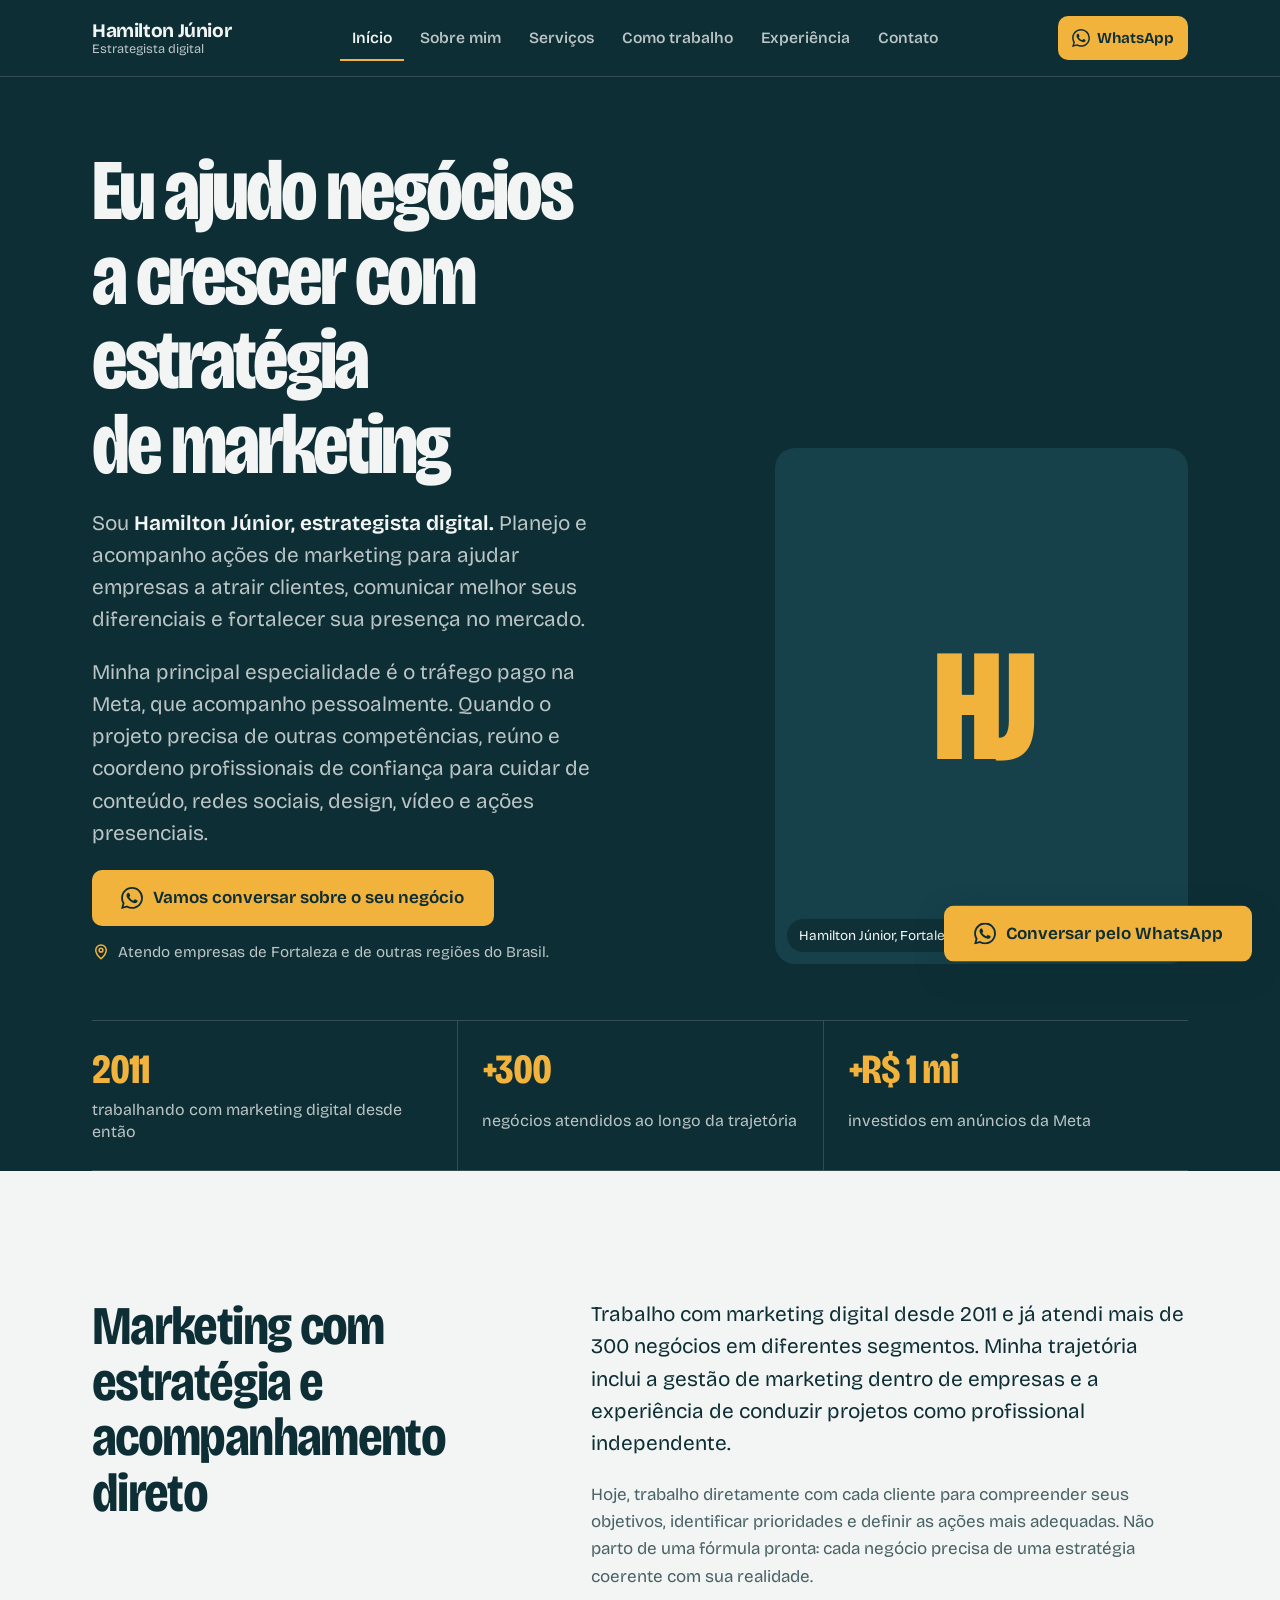
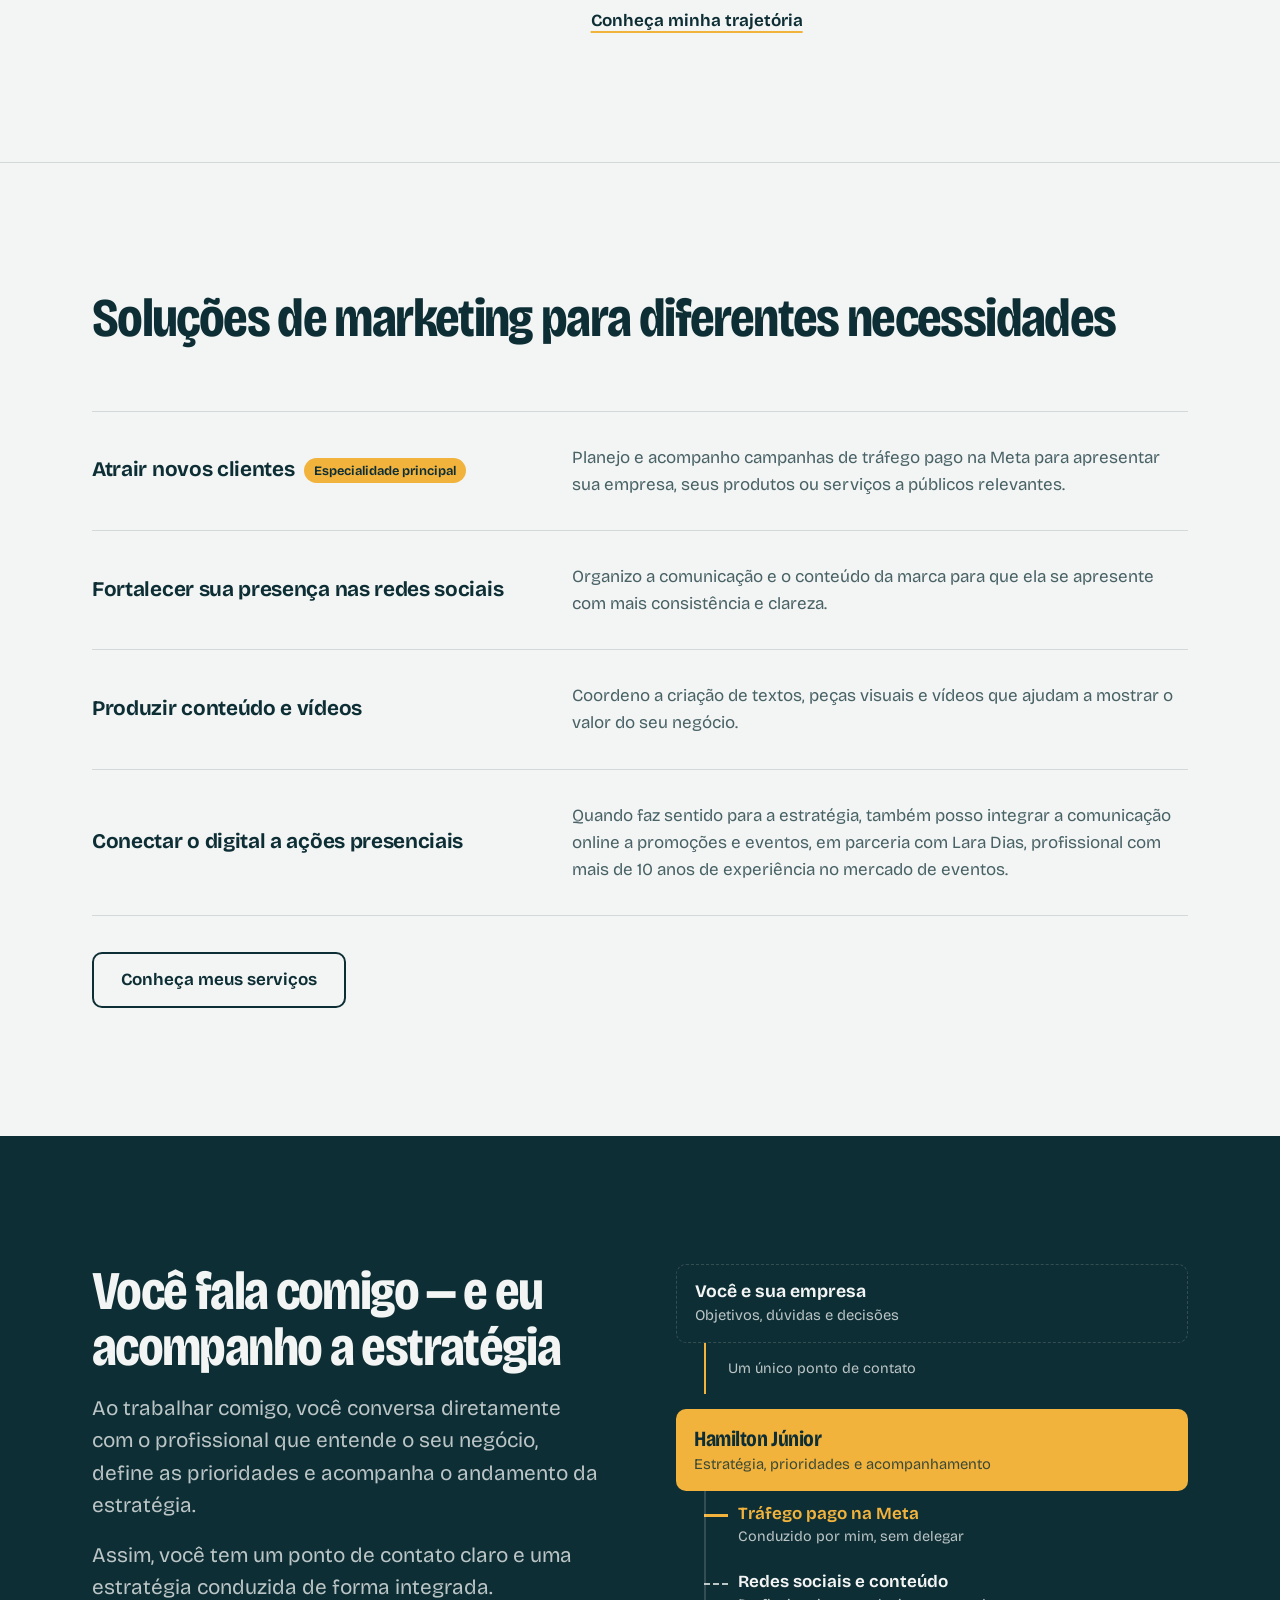
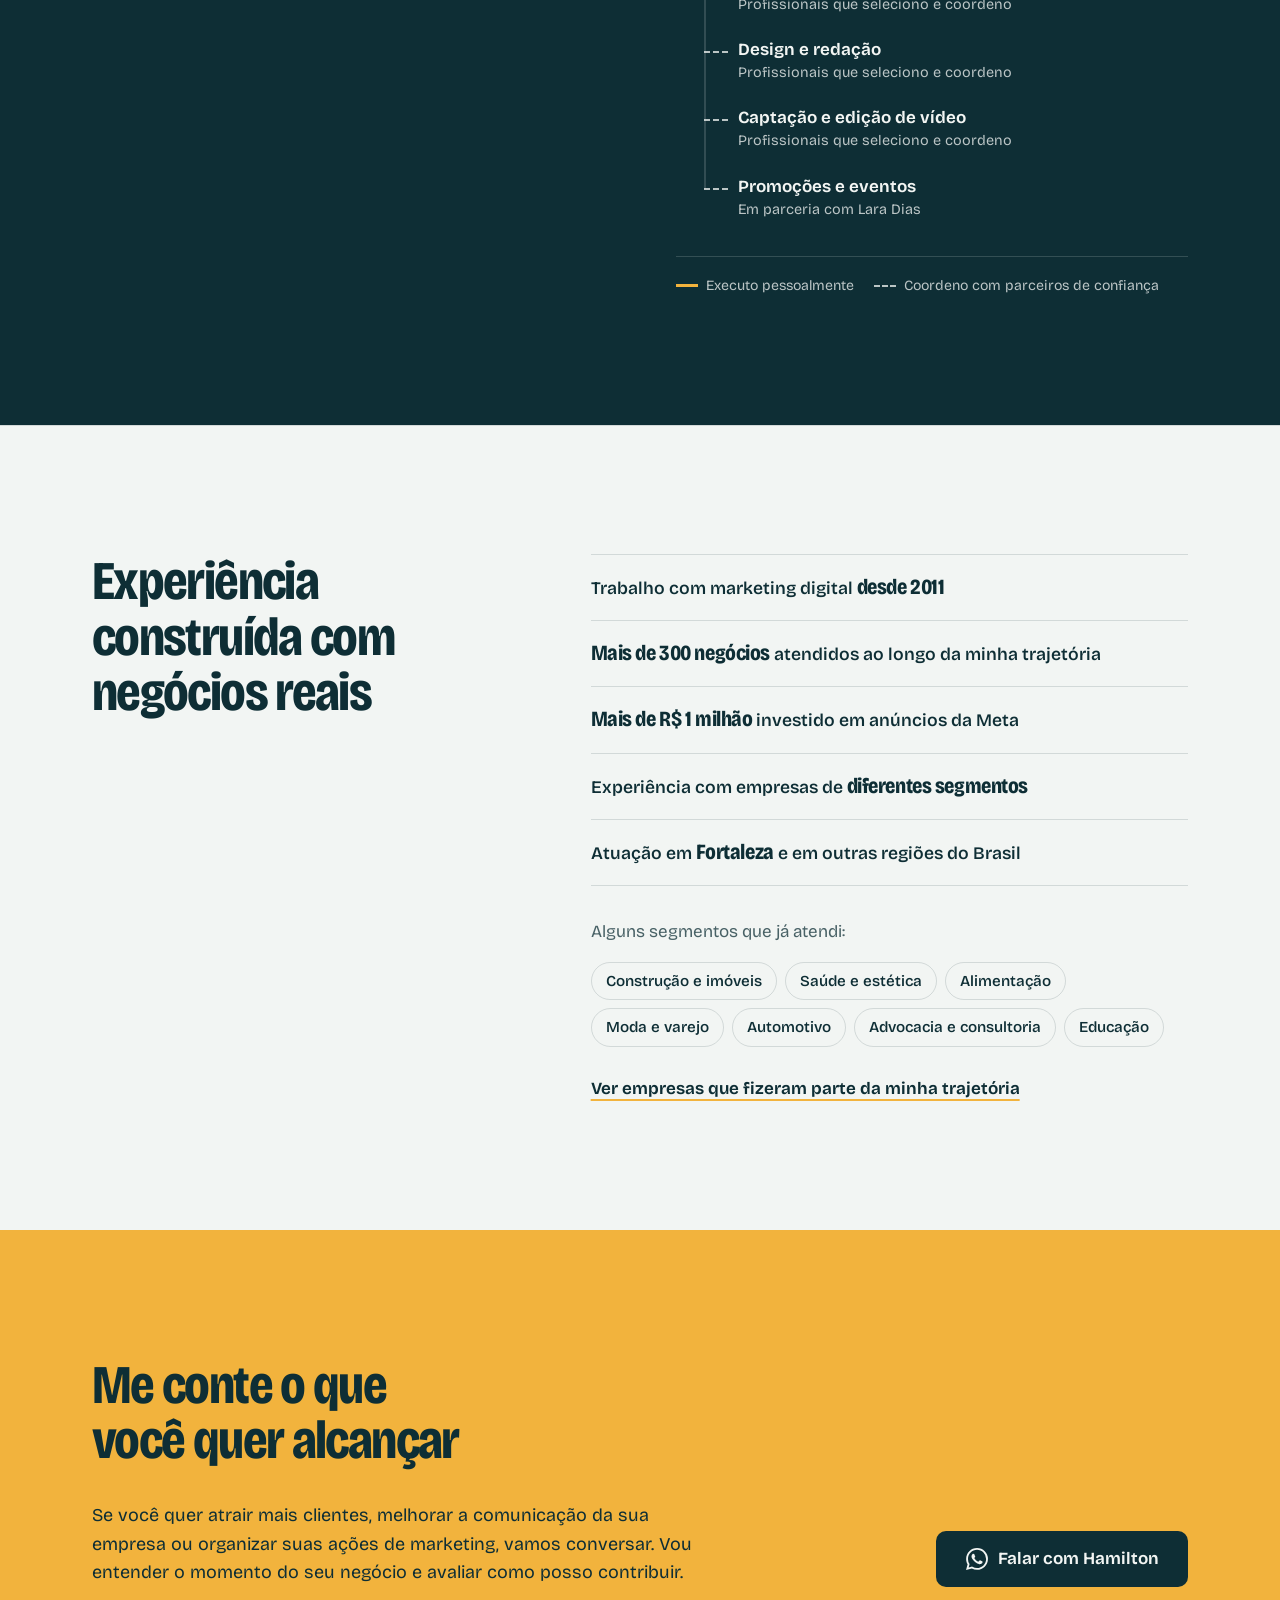
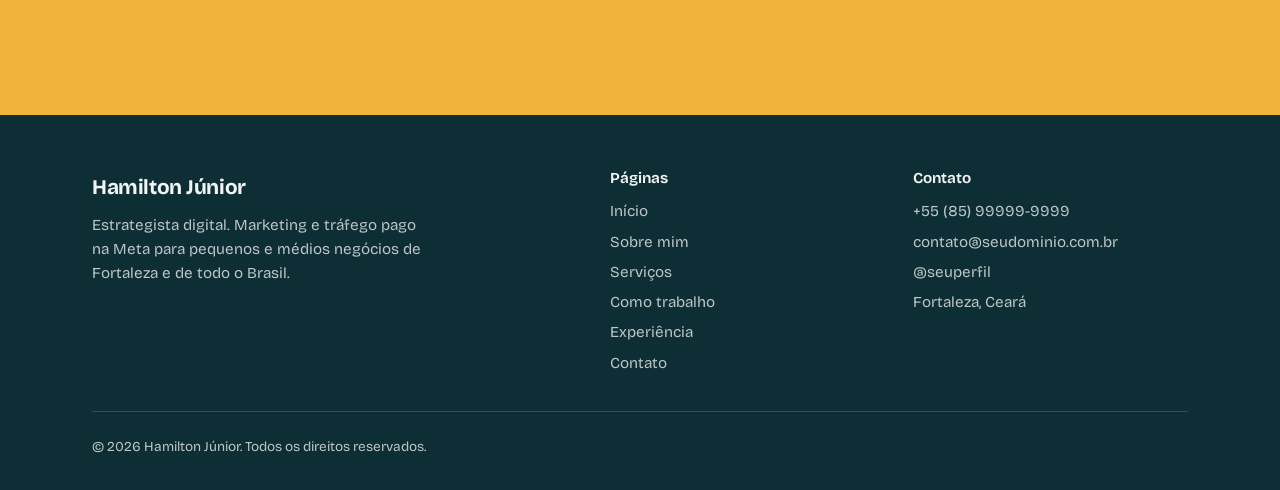
==== index.html @ d3b68732 "Create Hamilton Júnior personal brand website Static mobile-first site with six pages (home, about, " ====
<!doctype html>
<html lang="pt-BR">
<head>
  <meta charset="utf-8">
  <meta name="viewport" content="width=device-width, initial-scale=1, viewport-fit=cover">
  <title>Hamilton Júnior | Estrategista digital em Fortaleza</title>
  <meta name="description" content="Estratégia de marketing e tráfego pago na Meta para pequenos e médios negócios. Mais de 300 empresas atendidas desde 2011. Fale com Hamilton pelo WhatsApp.">
  <meta name="theme-color" content="#0E2E35">
  <meta property="og:type" content="website">
  <meta property="og:locale" content="pt_BR">
  <meta property="og:site_name" content="Hamilton Júnior">
  <meta property="og:title" content="Hamilton Júnior | Estrategista digital em Fortaleza">
  <meta property="og:description" content="Estratégia de marketing e tráfego pago na Meta para pequenos e médios negócios. Mais de 300 empresas atendidas desde 2011. Fale com Hamilton pelo WhatsApp.">
  <link rel="icon" href="assets/img/favicon.svg" type="image/svg+xml">
  <link rel="preconnect" href="https://fonts.googleapis.com">
  <link rel="preconnect" href="https://fonts.gstatic.com" crossorigin>
  <link rel="stylesheet" href="https://fonts.googleapis.com/css2?family=Bricolage+Grotesque:opsz,wdth,wght@12..96,75..100,200..800&display=swap">
  <link rel="stylesheet" href="assets/css/style.css">
  <script src="assets/js/main.js" defer></script>
  <script type="application/ld+json">{"@context": "https://schema.org", "@type": "ProfessionalService", "name": "Hamilton Júnior — Estrategista Digital", "description": "Estratégia de marketing, tráfego pago na Meta, gestão de redes sociais, conteúdo e ações presenciais para pequenos e médios negócios.", "areaServed": [{"@type": "City", "name": "Fortaleza"}, {"@type": "Country", "name": "Brasil"}], "address": {"@type": "PostalAddress", "addressLocality": "Fortaleza", "addressRegion": "CE", "addressCountry": "BR"}, "founder": {"@type": "Person", "name": "Hamilton Júnior", "jobTitle": "Estrategista digital"}, "knowsAbout": ["Tráfego pago", "Meta Ads", "Marketing digital", "Gestão de redes sociais", "Produção de conteúdo"]}</script>
</head>
<body>
  <svg width="0" height="0" style="position:absolute" aria-hidden="true" focusable="false">
    <symbol id="i-wa" viewBox="0 0 24 24"><path fill="currentColor" d="M17.472 14.382c-.297-.149-1.758-.867-2.03-.967-.273-.099-.471-.148-.67.15-.197.297-.767.966-.94 1.164-.173.199-.347.223-.644.075-.297-.15-1.255-.463-2.39-1.475-.883-.788-1.48-1.761-1.653-2.059-.173-.297-.018-.458.13-.606.134-.133.298-.347.446-.52.149-.174.198-.298.298-.497.099-.198.05-.371-.025-.52-.075-.149-.669-1.612-.916-2.207-.242-.579-.487-.5-.669-.51-.173-.008-.371-.01-.57-.01-.198 0-.52.074-.792.372-.272.297-1.04 1.016-1.04 2.479 0 1.462 1.065 2.875 1.213 3.074.149.198 2.096 3.2 5.077 4.487.709.306 1.262.489 1.694.625.712.227 1.36.195 1.871.118.571-.085 1.758-.719 2.006-1.413.248-.694.248-1.289.173-1.413-.074-.124-.272-.198-.57-.347m-5.421 7.403h-.004a9.87 9.87 0 0 1-5.031-1.378l-.361-.214-3.741.982.998-3.648-.235-.374a9.86 9.86 0 0 1-1.51-5.26c.001-5.45 4.436-9.884 9.888-9.884 2.64 0 5.122 1.03 6.988 2.898a9.825 9.825 0 0 1 2.893 6.994c-.003 5.45-4.437 9.884-9.885 9.884m8.413-18.297A11.815 11.815 0 0 0 12.05 0C5.495 0 .16 5.335.157 11.892c0 2.096.547 4.142 1.588 5.945L.057 24l6.305-1.654a11.882 11.882 0 0 0 5.683 1.448h.005c6.554 0 11.89-5.335 11.893-11.893a11.821 11.821 0 0 0-3.48-8.413Z"/></symbol>
    <symbol id="i-pin" viewBox="0 0 24 24"><path fill="none" stroke="currentColor" stroke-width="2" stroke-linejoin="round" d="M12 21s-7-6.2-7-11.5a7 7 0 0 1 14 0C19 14.8 12 21 12 21z"/><circle cx="12" cy="9.5" r="2.5" fill="none" stroke="currentColor" stroke-width="2"/></symbol>
  </svg>

  <a class="skip-link" href="#conteudo">Pular para o conteúdo</a>

  <header class="site-header">
    <div class="wrap">
      <a class="brand" href="index.html"><strong>Hamilton Júnior</strong><span>Estrategista digital</span></a>
      <nav class="nav" aria-label="Principal">
        <ul>
        <li><a href="index.html" aria-current="page">Início</a></li>
        <li><a href="sobre.html">Sobre mim</a></li>
        <li><a href="servicos.html">Serviços</a></li>
        <li><a href="como-trabalho.html">Como trabalho</a></li>
        <li><a href="experiencia.html">Experiência</a></li>
        <li><a href="contato.html">Contato</a></li>
        </ul>
      </nav>
      <div class="header-actions">
        <a class="btn-mini" data-wa="" href="contato.html"><svg aria-hidden="true"><use href="#i-wa"/></svg><span>WhatsApp</span></a>
        <button class="menu-toggle" type="button" aria-expanded="false" aria-controls="menu" aria-label="Abrir menu"><span class="menu-toggle-bars"></span></button>
      </div>
    </div>
  </header>

  <div class="mobile-nav" id="menu" hidden>
    <nav aria-label="Menu">
      <ul>
        <li><a href="index.html" aria-current="page">Início</a></li>
        <li><a href="sobre.html">Sobre mim</a></li>
        <li><a href="servicos.html">Serviços</a></li>
        <li><a href="como-trabalho.html">Como trabalho</a></li>
        <li><a href="experiencia.html">Experiência</a></li>
        <li><a href="contato.html">Contato</a></li>
      </ul>
    </nav>
    <div class="mobile-nav-foot">
      <a class="btn btn--sun btn--block" data-wa="" href="contato.html"><svg aria-hidden="true"><use href="#i-wa"/></svg>Falar com Hamilton</a>
      <p>Fortaleza, Ceará. Atendo empresas de todo o Brasil.</p>
    </div>
  </div>

  <main id="conteudo">
  <section class="band--ink hero" aria-labelledby="hero-title">
    <div class="wrap">
      <div class="hero-grid">
        <div class="hero-copy enter">
          <h1 class="display" id="hero-title">Eu ajudo negócios a crescer com estratégia de marketing</h1>
          <p class="lead">Sou <strong>Hamilton Júnior, estrategista digital.</strong> Planejo e acompanho ações de marketing para ajudar empresas a atrair clientes, comunicar melhor seus diferenciais e fortalecer sua presença no mercado.</p>
          <p class="lead">Minha principal especialidade é o tráfego pago na Meta, que acompanho pessoalmente. Quando o projeto precisa de outras competências, reúno e coordeno profissionais de confiança para cuidar de conteúdo, redes sociais, design, vídeo e ações presenciais.</p>
          <div data-cta-watch>
            <div class="actions">
              <a class="btn btn--sun btn--block" data-wa="Olá, Hamilton! Vim pelo seu site e quero conversar sobre o meu negócio." href="contato.html">
                <svg aria-hidden="true"><use href="#i-wa"/></svg>Vamos conversar sobre o seu negócio
              </a>
            </div>
            <p class="hero-note actions-note"><svg aria-hidden="true"><use href="#i-pin"/></svg>Atendo empresas de Fortaleza e de outras regiões do Brasil.</p>
          </div>
        </div>
        <figure class="portrait enter-late">
          <span class="portrait-mono" aria-hidden="true">HJ</span>
          <img src="assets/img/hamilton.jpg" alt="Hamilton Júnior, estrategista digital" width="800" height="1000" fetchpriority="high" onerror="this.remove()">
          <figcaption>Hamilton Júnior, Fortaleza</figcaption>
        </figure>
      </div>
      <dl class="proof" aria-label="Experiência em números">
        <div><dt>2011</dt><dd>trabalhando com marketing digital desde então</dd></div>
        <div><dt>+300</dt><dd>negócios atendidos ao longo da trajetória</dd></div>
        <div><dt>+R$ 1 mi</dt><dd>investidos em anúncios da Meta</dd></div>
      </dl>
    </div>
  </section>

  <section class="band" aria-labelledby="apresentacao-title">
    <div class="wrap split">
      <h2 class="h2" id="apresentacao-title">Marketing com estratégia e acompanhamento direto</h2>
      <div class="prose">
        <p class="lead">Trabalho com marketing digital desde 2011 e já atendi mais de 300 negócios em diferentes segmentos. Minha trajetória inclui a gestão de marketing dentro de empresas e a experiência de conduzir projetos como profissional independente.</p>
        <p class="muted">Hoje, trabalho diretamente com cada cliente para compreender seus objetivos, identificar prioridades e definir as ações mais adequadas. Não parto de uma fórmula pronta: cada negócio precisa de uma estratégia coerente com sua realidade.</p>
        <p><a class="link" href="sobre.html">Conheça minha trajetória</a></p>
      </div>
    </div>
  </section>

  <section class="band" aria-labelledby="ajuda-title">
    <div class="wrap">
      <div class="section-head">
        <h2 class="h2" id="ajuda-title">Soluções de marketing para diferentes necessidades</h2>
      </div>
      <ul class="rows">
        <li class="row">
          <h3 class="h3">Atrair novos clientes <span class="tag">Especialidade principal</span></h3>
          <p>Planejo e acompanho campanhas de tráfego pago na Meta para apresentar sua empresa, seus produtos ou serviços a públicos relevantes.</p>
        </li>
        <li class="row">
          <h3 class="h3">Fortalecer sua presença nas redes sociais</h3>
          <p>Organizo a comunicação e o conteúdo da marca para que ela se apresente com mais consistência e clareza.</p>
        </li>
        <li class="row">
          <h3 class="h3">Produzir conteúdo e vídeos</h3>
          <p>Coordeno a criação de textos, peças visuais e vídeos que ajudam a mostrar o valor do seu negócio.</p>
        </li>
        <li class="row">
          <h3 class="h3">Conectar o digital a ações presenciais</h3>
          <p>Quando faz sentido para a estratégia, também posso integrar a comunicação online a promoções e eventos, em parceria com Lara Dias, profissional com mais de 10 anos de experiência no mercado de eventos.</p>
        </li>
      </ul>
      <div class="actions">
        <a class="btn btn--line btn--block" href="servicos.html">Conheça meus serviços</a>
      </div>
    </div>
  </section>

  <section class="band band--ink" aria-labelledby="diferencial-title">
    <div class="wrap split split--even">
      <div class="section-head">
        <h2 class="h2" id="diferencial-title">Você fala comigo — e eu acompanho a estratégia</h2>
        <p class="lead muted">Ao trabalhar comigo, você conversa diretamente com o profissional que entende o seu negócio, define as prioridades e acompanha o andamento da estratégia.</p>
        <p class="lead muted">Assim, você tem um ponto de contato claro e uma estratégia conduzida de forma integrada.</p>
      </div>
      <figure class="hub" aria-labelledby="hub-caption">
        <div class="hub-node hub-node--client"><strong>Você e sua empresa</strong><span>Objetivos, dúvidas e decisões</span></div>
        <p class="hub-link">Um único ponto de contato</p>
        <div class="hub-node hub-node--me"><strong>Hamilton Júnior</strong><span>Estratégia, prioridades e acompanhamento</span></div>
        <ul class="hub-branches">
          <li class="is-direct"><strong>Tráfego pago na Meta</strong><span>Conduzido por mim, sem delegar</span></li>
          <li><strong>Redes sociais e conteúdo</strong><span>Profissionais que seleciono e coordeno</span></li>
          <li><strong>Design e redação</strong><span>Profissionais que seleciono e coordeno</span></li>
          <li><strong>Captação e edição de vídeo</strong><span>Profissionais que seleciono e coordeno</span></li>
          <li><strong>Promoções e eventos</strong><span>Em parceria com Lara Dias</span></li>
        </ul>
        <figcaption id="hub-caption">
          <span class="direct">Executo pessoalmente</span>
          <span>Coordeno com parceiros de confiança</span>
        </figcaption>
      </figure>
    </div>
  </section>

  <section class="band" aria-labelledby="experiencia-title">
    <div class="wrap split">
      <h2 class="h2" id="experiencia-title">Experiência construída com negócios reais</h2>
      <div>
        <ul class="facts">
          <li>Trabalho com marketing digital <b>desde 2011</b></li>
          <li><b>Mais de 300 negócios</b> atendidos ao longo da minha trajetória</li>
          <li><b>Mais de R$ 1 milhão</b> investido em anúncios da Meta</li>
          <li>Experiência com empresas de <b>diferentes segmentos</b></li>
          <li>Atuação em <b>Fortaleza</b> e em outras regiões do Brasil</li>
        </ul>
        <p class="muted" style="margin-top:32px">Alguns segmentos que já atendi:</p>
        <ul class="pills" style="margin-top:12px">
          <li>Construção e imóveis</li>
          <li>Saúde e estética</li>
          <li>Alimentação</li>
          <li>Moda e varejo</li>
          <li>Automotivo</li>
          <li>Advocacia e consultoria</li>
          <li>Educação</li>
        </ul>
        <p style="margin-top:28px"><a class="link" href="experiencia.html">Ver empresas que fizeram parte da minha trajetória</a></p>
      </div>
    </div>
  </section>

  <section class="band band--sun" aria-labelledby="cta-title" data-cta-watch>
    <div class="wrap cta-final">
      <h2 class="h2" id="cta-title">Me conte o que você quer alcançar</h2>
      <p>Se você quer atrair mais clientes, melhorar a comunicação da sua empresa ou organizar suas ações de marketing, vamos conversar. Vou entender o momento do seu negócio e avaliar como posso contribuir.</p>
      <div class="actions">
        <a class="btn btn--ink btn--block" data-wa="Olá, Hamilton! Quero contar o que minha empresa quer alcançar." href="contato.html">
          <svg aria-hidden="true"><use href="#i-wa"/></svg>Falar com Hamilton
        </a>
      </div>
    </div>
  </section>
  </main>

  <footer class="site-footer">
    <div class="wrap">
      <div class="footer-brand">
        <strong>Hamilton Júnior</strong>
        <p>Estrategista digital. Marketing e tráfego pago na Meta para pequenos e médios negócios de Fortaleza e de todo o Brasil.</p>
      </div>
      <div class="footer-cols">
        <div>
          <h2>Páginas</h2>
          <ul>
            <li><a href="index.html">Início</a></li>
        <li><a href="sobre.html">Sobre mim</a></li>
        <li><a href="servicos.html">Serviços</a></li>
        <li><a href="como-trabalho.html">Como trabalho</a></li>
        <li><a href="experiencia.html">Experiência</a></li>
        <li><a href="contato.html">Contato</a></li>
          </ul>
        </div>
        <div>
          <h2>Contato</h2>
          <ul>
            <li><a data-contact="whatsapp" href="contato.html">WhatsApp</a></li>
            <li><a data-contact="email" href="contato.html">E-mail</a></li>
            <li><a data-contact="instagram" href="contato.html">Instagram</a></li>
            <li>Fortaleza, Ceará</li>
          </ul>
        </div>
      </div>
      <p class="footer-bottom">© <span data-year>2026</span> Hamilton Júnior. Todos os direitos reservados.</p>
    </div>
  </footer>

  <div class="wa-bar" inert>
    <a class="btn btn--sun" data-wa="" href="contato.html"><svg aria-hidden="true"><use href="#i-wa"/></svg>Conversar pelo WhatsApp</a>
  </div>
</body>
</html>
---- assets/css/style.css ----
/* ==========================================================================
   Hamilton Júnior — Estrategista Digital
   Mobile-first. 3 cores: petróleo, branco frio, âmbar.
   ========================================================================== */

:root {
  /* Cores principais */
  --ink: #0E2E35;      /* petróleo */
  --paper: #F2F5F3;    /* branco frio */
  --sun: #F2B33D;      /* âmbar */

  /* Variações derivadas das 3 cores */
  --ink-2: #16404A;
  --sun-hover: #F6C462;
  --muted: rgba(14, 46, 53, .74);
  --line: rgba(14, 46, 53, .14);
  --on-ink-muted: rgba(242, 245, 243, .76);
  --on-ink-line: rgba(242, 245, 243, .16);
  --field: #FFFFFF;

  --font: "Bricolage Grotesque", system-ui, -apple-system, "Segoe UI", Roboto, sans-serif;
  --gutter: 20px;
  --max: 1160px;
  --header-h: 64px;
  --r-sm: 10px;
  --r-lg: 20px;
}

@media (min-width: 600px) { :root { --gutter: 32px; } }
@media (min-width: 960px) { :root { --header-h: 76px; } }

/* ---------- Base ---------- */
*, *::before, *::after { box-sizing: border-box; }

html {
  -webkit-text-size-adjust: 100%;
  scroll-behavior: smooth;
  scroll-padding-top: calc(var(--header-h) + 16px);
}

body {
  margin: 0;
  background: var(--paper);
  color: var(--ink);
  font-family: var(--font);
  font-size: 1.0625rem;
  line-height: 1.6;
  font-optical-sizing: auto;
  -webkit-font-smoothing: antialiased;
  text-rendering: optimizeLegibility;
}

html.menu-open, html.menu-open body { overflow: hidden; }

img { display: block; max-width: 100%; height: auto; }
figure { margin: 0; }
a { color: inherit; }
button { font: inherit; }

h1, h2, h3 {
  margin: 0;
  font-weight: 700;
  line-height: 1.05;
  letter-spacing: -.02em;
  text-wrap: balance;
}
p { margin: 0 0 1em; }
p:last-child { margin-bottom: 0; }
ul, ol { margin: 0; padding: 0; list-style: none; }

:focus-visible { outline: 3px solid var(--ink); outline-offset: 3px; border-radius: 4px; }
.band--ink :focus-visible,
.site-header :focus-visible,
.site-footer :focus-visible,
.mobile-nav :focus-visible,
.wa-bar :focus-visible { outline-color: var(--sun); }

.skip-link {
  position: absolute; left: -9999px; top: 12px; z-index: 100;
  background: var(--sun); color: var(--ink);
  padding: .7em 1.1em; border-radius: var(--r-sm); font-weight: 700;
}
.skip-link:focus { left: 16px; }

.visually-hidden {
  position: absolute !important; width: 1px; height: 1px; overflow: hidden;
  clip: rect(0 0 0 0); clip-path: inset(50%); white-space: nowrap;
}

.wrap { width: 100%; max-width: var(--max); margin-inline: auto; padding-inline: var(--gutter); }
.prose { max-width: 64ch; }
.muted { color: var(--muted); }
.band--ink .muted { color: var(--on-ink-muted); }

/* ---------- Tipografia ---------- */
.display {
  font-size: clamp(2.65rem, 1.1rem + 7.2vw, 5.4rem);
  font-stretch: 78%;
  font-weight: 750;
  line-height: .98;
  letter-spacing: -.035em;
}
.h2 {
  font-size: clamp(2rem, 1.25rem + 3.6vw, 3.4rem);
  font-stretch: 82%;
  font-weight: 720;
  letter-spacing: -.03em;
  line-height: 1.02;
}
.h3 { font-size: 1.3rem; font-weight: 680; letter-spacing: -.015em; line-height: 1.2; }
.lead { font-size: clamp(1.125rem, 1.05rem + .4vw, 1.3rem); line-height: 1.55; }
.section-head { display: grid; gap: 18px; margin-bottom: clamp(36px, 6vw, 64px); }
.section-head .lead { max-width: 58ch; }
.section-head > *, .hero-copy > *, .page-hero .wrap > *, .form-head > *, .service-head > *, .cta-final > * { margin: 0; }

.link {
  font-weight: 650;
  text-decoration: underline;
  text-decoration-thickness: 2px;
  text-underline-offset: 5px;
  text-decoration-color: var(--sun);
}
.link:hover { text-decoration-color: currentColor; }

/* ---------- Botões ---------- */
.btn {
  display: inline-flex; align-items: center; justify-content: center; gap: .6em;
  min-height: 56px; padding: 0 1.6em;
  border: 2px solid transparent; border-radius: var(--r-sm);
  font-size: 1.0625rem; font-weight: 650; line-height: 1.2; text-align: center;
  text-decoration: none; cursor: pointer;
  transition: background-color .2s ease, color .2s ease, border-color .2s ease;
}
.btn svg { width: 22px; height: 22px; flex: none; }
.btn--sun { background: var(--sun); color: var(--ink); }
.btn--sun:hover { background: var(--sun-hover); }
.btn--ink { background: var(--ink); color: var(--paper); }
.btn--ink:hover { background: var(--ink-2); }
.btn--line { border-color: currentColor; background: transparent; }
.btn--line:hover { background: var(--ink); color: var(--paper); border-color: var(--ink); }
.band--ink .btn--line:hover { background: var(--paper); color: var(--ink); border-color: var(--paper); }
.btn--block { width: 100%; }
@media (min-width: 600px) { .btn--block { width: auto; } }

.actions { display: flex; flex-wrap: wrap; gap: 12px; align-items: center; }
.actions-note { font-size: .95rem; margin-top: 14px; }

/* ---------- Header ---------- */
.site-header {
  position: sticky; top: 0; z-index: 50;
  background: var(--ink); color: var(--paper);
  border-bottom: 1px solid var(--on-ink-line);
}
.site-header .wrap {
  display: flex; align-items: center; justify-content: space-between; gap: 12px;
  min-height: var(--header-h);
}
.brand { display: flex; flex-direction: column; text-decoration: none; line-height: 1.15; }
.brand strong { font-size: 1.1rem; font-weight: 720; letter-spacing: -.02em; }
.brand span { font-size: .8rem; color: var(--on-ink-muted); }

.header-actions { display: flex; align-items: center; gap: 8px; }
.btn-mini {
  display: inline-flex; align-items: center; gap: .45em;
  min-height: 44px; padding: 0 14px; border-radius: var(--r-sm);
  background: var(--sun); color: var(--ink);
  font-size: .95rem; font-weight: 650; text-decoration: none;
}
.btn-mini svg { width: 18px; height: 18px; }
@media (max-width: 359px) { .btn-mini span { display: none; } }

.menu-toggle {
  display: inline-grid; place-items: center;
  width: 44px; height: 44px; padding: 0;
  background: transparent; color: var(--paper);
  border: 1px solid var(--on-ink-line); border-radius: var(--r-sm); cursor: pointer;
}
.menu-toggle-bars, .menu-toggle-bars::before, .menu-toggle-bars::after {
  display: block; width: 20px; height: 2px; background: currentColor; border-radius: 2px;
  transition: transform .25s ease, opacity .2s ease;
}
.menu-toggle-bars { position: relative; }
.menu-toggle-bars::before, .menu-toggle-bars::after { content: ""; position: absolute; left: 0; }
.menu-toggle-bars::before { top: -6px; }
.menu-toggle-bars::after { top: 6px; }
.menu-toggle[aria-expanded="true"] .menu-toggle-bars { background: transparent; }
.menu-toggle[aria-expanded="true"] .menu-toggle-bars::before { transform: translateY(6px) rotate(45deg); }
.menu-toggle[aria-expanded="true"] .menu-toggle-bars::after { transform: translateY(-6px) rotate(-45deg); }

.nav { display: none; }

.mobile-nav {
  position: fixed; inset: var(--header-h) 0 0 0; z-index: 45;
  background: var(--ink); color: var(--paper);
  overflow-y: auto; padding: 28px var(--gutter) calc(32px + env(safe-area-inset-bottom));
  display: flex; flex-direction: column; justify-content: space-between; gap: 32px;
}
.mobile-nav[hidden] { display: none; }
.mobile-nav:not([hidden]) { animation: menu-in .28s cubic-bezier(.2, .7, .2, 1); }
.mobile-nav ul { display: grid; }
.mobile-nav li a {
  display: block; padding: 12px 0;
  font-size: 1.85rem; font-weight: 680; font-stretch: 82%; letter-spacing: -.02em;
  text-decoration: none; border-bottom: 1px solid var(--on-ink-line);
}
.mobile-nav a[aria-current="page"] { color: var(--sun); }
.mobile-nav-foot { color: var(--on-ink-muted); font-size: .95rem; }
.mobile-nav-foot .btn { margin-bottom: 16px; }

@keyframes menu-in { from { opacity: 0; transform: translateY(-8px); } to { opacity: 1; transform: none; } }

@media (min-width: 960px) {
  .menu-toggle, .mobile-nav { display: none !important; }
  .nav { display: block; }
  .nav ul { display: flex; gap: 4px; }
  .nav a {
    display: block; padding: 10px 12px; border-radius: 8px;
    font-size: .98rem; font-weight: 560; text-decoration: none; color: var(--on-ink-muted);
  }
  .nav a:hover { color: var(--paper); }
  .nav a[aria-current="page"] { color: var(--paper); box-shadow: inset 0 -2px 0 var(--sun); border-radius: 0; }
  .brand strong { font-size: 1.2rem; }
}

/* ---------- Faixas (seções) ---------- */
.band { padding-block: clamp(64px, 11vw, 128px); }
.band--ink { background: var(--ink); color: var(--paper); }
.band--sun { background: var(--sun); color: var(--ink); }
.band--tight { padding-block: clamp(48px, 8vw, 88px); }
.band + .band:not(.band--ink):not(.band--sun) { border-top: 1px solid var(--line); }
.band--ink + .band--ink { border-top: 1px solid var(--on-ink-line); }

/* ---------- Hero ---------- */
.hero { padding-block: 40px 0; }
.hero-grid { display: grid; gap: 40px; }
.hero-copy { display: grid; gap: 20px; }
@media (max-width: 599px) { .hero-copy .lead + .lead { font-size: 1rem; } }
.hero-copy .lead { color: var(--on-ink-muted); max-width: 40ch; }
.hero-copy .lead strong { color: var(--paper); font-weight: 650; }
.hero-note { font-size: .95rem; color: var(--on-ink-muted); display: flex; align-items: center; gap: .5em; }
.hero-note svg { width: 18px; height: 18px; flex: none; color: var(--sun); }

.portrait {
  position: relative; overflow: hidden;
  aspect-ratio: 5 / 4; border-radius: var(--r-lg);
  background: var(--ink-2);
}
.portrait img { position: absolute; inset: 0; width: 100%; height: 100%; object-fit: cover; object-position: 50% 20%; }
.portrait-mono {
  position: absolute; inset: 0; display: grid; place-items: center;
  font-size: clamp(5rem, 28vw, 10rem); font-weight: 800; font-stretch: 75%;
  letter-spacing: -.05em; color: var(--sun);
}
.portrait figcaption {
  position: absolute; left: 12px; bottom: 12px; z-index: 1;
  padding: 6px 12px; border-radius: 999px;
  background: rgba(14, 46, 53, .88); color: var(--paper); font-size: .85rem;
}

.proof {
  display: grid; margin: 56px 0 0;
  border-top: 1px solid var(--on-ink-line);
}
.proof > div {
  display: grid; grid-template-columns: minmax(7.5ch, auto) 1fr; gap: 16px; align-items: baseline;
  padding: 18px 0; border-bottom: 1px solid var(--on-ink-line);
}
.proof dt {
  font-size: 1.9rem; font-weight: 750; font-stretch: 78%; letter-spacing: -.03em; line-height: 1;
  color: var(--sun);
}
.proof dd { margin: 0; color: var(--on-ink-muted); font-size: 1rem; line-height: 1.35; }

@media (min-width: 760px) {
  .proof { grid-template-columns: repeat(3, 1fr); border-bottom: 1px solid var(--on-ink-line); }
  .proof > div { grid-template-columns: 1fr; gap: 8px; padding: 28px 24px 28px 0; border-bottom: 0; }
  .proof > div + div { padding-left: 24px; border-left: 1px solid var(--on-ink-line); }
  .proof dt { font-size: 2.6rem; }
}

@media (min-width: 960px) {
  .hero { padding-top: 72px; }
  .hero-grid { grid-template-columns: 1.35fr .9fr; align-items: end; gap: 64px; }
  .portrait { aspect-ratio: 4 / 5; }
}

/* Hero de páginas internas */
.page-hero { padding-block: 44px 64px; }
.page-hero .wrap { display: grid; gap: 22px; }
.page-hero .lead { color: var(--on-ink-muted); max-width: 52ch; }
@media (min-width: 960px) { .page-hero { padding-block: 88px 104px; } }

/* Única sequência de entrada: o hero */
@media (prefers-reduced-motion: no-preference) {
  .enter > * { animation: rise .8s cubic-bezier(.2, .7, .2, 1) both; }
  .enter > :nth-child(1) { animation-name: unveil; animation-duration: 1s; }
  .enter > :nth-child(2) { animation-delay: .18s; }
  .enter > :nth-child(3) { animation-delay: .28s; }
  .enter > :nth-child(4) { animation-delay: .38s; }
  .enter > :nth-child(5) { animation-delay: .46s; }
  .enter-late { animation: rise .9s .3s cubic-bezier(.2, .7, .2, 1) both; }
}
@keyframes rise { from { opacity: 0; transform: translateY(16px); } to { opacity: 1; transform: none; } }
@keyframes unveil {
  from { clip-path: inset(0 0 100% 0); transform: translateY(24px); }
  to { clip-path: inset(0 0 -10% 0); transform: none; }
}

/* ---------- Duas colunas genéricas ---------- */
.split { display: grid; gap: 32px; }
@media (min-width: 960px) {
  .split { grid-template-columns: 5fr 7fr; gap: 72px; align-items: start; }
  .split--even { grid-template-columns: 1fr 1fr; }
  .split .sticky { position: sticky; top: calc(var(--header-h) + 40px); }
}

/* ---------- Linhas de serviço ---------- */
.rows { border-top: 1px solid var(--line); }
.row { display: grid; gap: 10px; padding: 26px 0; border-bottom: 1px solid var(--line); }
.row p { color: var(--muted); max-width: 60ch; }
.row .h3 { display: flex; flex-wrap: wrap; align-items: center; gap: 10px; }
.tag {
  display: inline-block; padding: 3px 10px; border-radius: 999px;
  background: var(--sun); color: var(--ink);
  font-size: .8rem; font-weight: 650; letter-spacing: 0; line-height: 1.5;
}
@media (min-width: 760px) {
  .row { grid-template-columns: 5fr 7fr; gap: 40px; padding: 32px 0; }
}
.rows + .actions { margin-top: 36px; }

/* ---------- Diagrama do diferencial ---------- */
.hub { margin: 0; max-width: 520px; }
.hub-node { border-radius: var(--r-sm); padding: 16px 18px; line-height: 1.3; }
.hub-node strong { display: block; font-size: 1.1rem; font-weight: 680; }
.hub-node span { font-size: .92rem; color: var(--on-ink-muted); }
.hub-node--client { border: 1px dashed var(--on-ink-line); }
.hub-node--me { background: var(--sun); color: var(--ink); }
.hub-node--me span { color: rgba(14, 46, 53, .8); }
.hub-node--me strong { font-size: 1.35rem; font-stretch: 82%; letter-spacing: -.02em; }

.hub-link {
  position: relative; margin-left: 28px; padding: 14px 0 14px 22px;
  border-left: 2px solid var(--sun);
  font-size: .9rem; color: var(--on-ink-muted);
}

.hub-branches { margin-left: 28px; }
.hub-branches li { position: relative; padding: 12px 0 12px 34px; line-height: 1.3; }
.hub-branches li::before {
  content: ""; position: absolute; left: 0; top: 24px; width: 24px;
  border-top: 2px dashed var(--on-ink-muted);
}
.hub-branches li::after {
  content: ""; position: absolute; left: 0; top: 0; bottom: 0;
  border-left: 2px solid var(--on-ink-line);
}
.hub-branches li:last-child::after { bottom: auto; height: 25px; }
.hub-branches strong { display: block; font-weight: 650; }
.hub-branches span { font-size: .9rem; color: var(--on-ink-muted); }
.hub-branches .is-direct::before { border-top: 3px solid var(--sun); top: 23px; }
.hub-branches .is-direct strong { color: var(--sun); }

.hub figcaption {
  display: flex; flex-wrap: wrap; gap: 8px 20px; margin-top: 24px; padding-top: 18px;
  border-top: 1px solid var(--on-ink-line); font-size: .88rem; color: var(--on-ink-muted);
}
.hub figcaption span { display: inline-flex; align-items: center; gap: 8px; }
.hub figcaption span::before { content: ""; width: 22px; border-top: 2px dashed var(--on-ink-muted); }
.hub figcaption span.direct::before { border-top: 3px solid var(--sun); }

/* ---------- Listas ---------- */
.ticks { display: grid; gap: 12px; }
.ticks li { position: relative; padding-left: 30px; line-height: 1.45; }
.ticks li::before {
  content: ""; position: absolute; left: 2px; top: .38em;
  width: 14px; height: 8px;
  border-left: 2.5px solid currentColor; border-bottom: 2.5px solid currentColor;
  transform: rotate(-45deg);
}
.band--ink .ticks li::before { color: var(--sun); }
@media (min-width: 760px) { .ticks--cols { grid-template-columns: 1fr 1fr; column-gap: 32px; } }

.pills { display: flex; flex-wrap: wrap; gap: 8px; }
.pills li {
  padding: 6px 14px; border: 1px solid var(--line); border-radius: 999px;
  font-size: .95rem; font-weight: 540;
}

/* ---------- Serviços ---------- */
.jump {
  position: sticky; top: var(--header-h); z-index: 20;
  background: var(--paper); border-bottom: 1px solid var(--line);
}
.jump ul {
  display: flex; gap: 8px; overflow-x: auto; padding: 12px var(--gutter);
  max-width: var(--max); margin-inline: auto;
  scrollbar-width: none;
}
.jump ul::-webkit-scrollbar { display: none; }
.jump a {
  display: block; white-space: nowrap; padding: 8px 14px; border-radius: 999px;
  border: 1px solid var(--line); text-decoration: none; font-size: .95rem; font-weight: 580;
}
.jump a:hover { border-color: var(--ink); }
.jump ~ .band[id] { scroll-margin-top: 64px; }

.service { display: grid; gap: 28px; }
.service-head { display: grid; gap: 14px; }
.service-kicker { font-size: 1.05rem; font-weight: 600; color: var(--muted); }
.band--ink .service-kicker { color: var(--sun); }
.service-body { display: grid; gap: 28px; }
.service-body h3 { font-size: 1.05rem; font-weight: 680; margin-bottom: 14px; }
.service-note {
  padding: 16px 18px; border-left: 3px solid var(--sun);
  background: rgba(14, 46, 53, .05); border-radius: 0 var(--r-sm) var(--r-sm) 0;
  font-size: .98rem;
}
.band--ink .service-note { background: rgba(242, 245, 243, .06); color: var(--on-ink-muted); }
@media (min-width: 960px) {
  .service { grid-template-columns: 5fr 7fr; gap: 72px; }
  .service-head { position: sticky; top: calc(var(--header-h) + 90px); align-self: start; }
}

/* ---------- Processo ---------- */
.steps { counter-reset: step; display: grid; }
.step {
  counter-increment: step;
  display: grid; grid-template-columns: 56px 1fr; gap: 0 18px;
  position: relative; padding-bottom: 36px;
}
.step::before {
  content: counter(step);
  grid-row: span 2;
  display: grid; place-items: center; width: 56px; height: 56px; border-radius: 50%;
  background: var(--ink); color: var(--sun);
  font-size: 1.5rem; font-weight: 750; font-stretch: 78%;
}
.step::after {
  content: ""; position: absolute; left: 27px; top: 64px; bottom: 8px;
  border-left: 2px solid var(--line);
}
.step:last-child { padding-bottom: 0; }
.step:last-child::after { display: none; }
.step h2 { font-size: 1.35rem; font-weight: 680; letter-spacing: -.015em; padding-top: 14px; margin-bottom: 8px; }
.step p { color: var(--muted); max-width: 56ch; }
.step--key::before { background: var(--sun); color: var(--ink); }
@media (min-width: 760px) {
  .step { grid-template-columns: 72px 1fr; gap: 0 28px; padding-bottom: 48px; }
  .step::before { width: 72px; height: 72px; font-size: 2rem; }
  .step::after { left: 35px; top: 80px; }
  .step h2 { font-size: 1.6rem; padding-top: 18px; }
}

/* ---------- Experiência ---------- */
.facts { display: grid; border-top: 1px solid var(--line); }
.facts li { padding: 18px 0; border-bottom: 1px solid var(--line); font-size: 1.1rem; font-weight: 560; line-height: 1.35; }
.facts b { font-weight: 750; font-stretch: 82%; font-size: 1.35rem; letter-spacing: -.02em; }

.clients { display: grid; gap: 40px; }
.client-group h3 {
  font-size: 1.1rem; font-weight: 680; padding-bottom: 12px; margin-bottom: 14px;
  border-bottom: 2px solid var(--ink);
}
.client-group ul { display: grid; grid-template-columns: repeat(auto-fill, minmax(150px, 1fr)); gap: 10px 20px; }
.client-group li { line-height: 1.35; color: var(--muted); }
@media (min-width: 760px) { .clients { grid-template-columns: 1fr 1fr; gap: 48px 56px; } }

/* ---------- Sobre ---------- */
.article p { font-size: 1.125rem; line-height: 1.7; }
.article p:first-child { font-size: clamp(1.25rem, 1.1rem + .6vw, 1.5rem); line-height: 1.5; font-weight: 520; }
.aside-card {
  padding: 24px; border-radius: var(--r-lg);
  background: var(--ink); color: var(--paper);
}
.aside-card .facts { border-color: var(--on-ink-line); }
.aside-card .facts li { border-color: var(--on-ink-line); font-size: 1rem; color: var(--on-ink-muted); }
.aside-card .facts b { color: var(--sun); display: block; }
.aside-card .portrait { margin-bottom: 20px; aspect-ratio: 4 / 3; }
.aside-card .facts li:last-child { border-bottom: 0; padding-bottom: 0; }
@media (min-width: 960px) { .aside-card .portrait { aspect-ratio: 4 / 5; } }

/* ---------- CTA final ---------- */
.cta-final { display: grid; gap: 22px; }
.cta-final .h2 { max-width: 16ch; }
.cta-final p { max-width: 52ch; font-size: 1.125rem; }
@media (min-width: 960px) {
  .cta-final { grid-template-columns: 1fr auto; align-items: end; gap: 32px 64px; }
  .cta-final .actions { grid-column: 2; grid-row: 1 / span 2; }
}

/* ---------- Contato ---------- */
.contact-list { display: grid; border-top: 1px solid var(--on-ink-line); }
.contact-list > div { display: grid; gap: 2px; padding: 16px 0; border-bottom: 1px solid var(--on-ink-line); }
.contact-list dt { font-size: .9rem; color: var(--on-ink-muted); }
.contact-list dd { margin: 0; font-size: 1.15rem; font-weight: 600; overflow-wrap: anywhere; }
.contact-list a { text-decoration: none; }
.contact-list a:hover { text-decoration: underline; text-decoration-color: var(--sun); text-underline-offset: 4px; }

.form { display: grid; gap: 22px; }
.form-head { display: grid; gap: 10px; }
.field { display: grid; gap: 8px; }
.field label, .field legend { font-weight: 620; font-size: 1rem; }
.field .opt { font-weight: 450; color: var(--muted); }
.field input, .field textarea {
  width: 100%; min-height: 54px; padding: 14px 16px;
  font: inherit; font-size: 1.0625rem; color: var(--ink);
  background: var(--field); border: 1.5px solid rgba(14, 46, 53, .28); border-radius: var(--r-sm);
  transition: border-color .15s ease, box-shadow .15s ease;
}
.field textarea { min-height: 140px; resize: vertical; line-height: 1.5; }
.field input:focus, .field textarea:focus {
  outline: none; border-color: var(--ink); box-shadow: 0 0 0 3px rgba(242, 179, 61, .55);
}
.field [aria-invalid="true"] { border-color: var(--ink); border-width: 2.5px; }
.field-error { font-size: .92rem; font-weight: 650; min-height: 0; }
.field-error:not(:empty)::before { content: "! "; }
.form-row { display: grid; gap: 22px; }
@media (min-width: 600px) { .form-row { grid-template-columns: 1fr 1fr; } }

fieldset.field { border: 0; padding: 0; margin: 0; }
fieldset.field legend { padding: 0; margin-bottom: 10px; }
.choices { display: flex; flex-wrap: wrap; gap: 8px; }
.choice { position: relative; }
.choice input { position: absolute; opacity: 0; width: 1px; height: 1px; }
.choice span {
  display: inline-flex; align-items: center; min-height: 44px; padding: 8px 16px;
  border: 1.5px solid rgba(14, 46, 53, .28); border-radius: 999px;
  background: var(--field); font-size: .98rem; font-weight: 560; cursor: pointer;
  transition: background-color .15s ease, color .15s ease, border-color .15s ease;
}
.choice input:checked + span { background: var(--ink); color: var(--paper); border-color: var(--ink); }
.choice input:focus-visible + span { outline: 3px solid var(--ink); outline-offset: 2px; }

.form-foot { display: grid; gap: 12px; }
.form-foot .muted { font-size: .92rem; }
.form-status { padding: 16px 18px; border-radius: var(--r-sm); background: var(--ink); color: var(--paper); }
.form-status a { color: var(--sun); font-weight: 650; }
.form-status[hidden] { display: none; }

/* ---------- Footer ---------- */
.site-footer {
  background: var(--ink); color: var(--on-ink-muted); font-size: .95rem; overflow-wrap: anywhere;
  padding-block: 56px calc(116px + env(safe-area-inset-bottom));
}
@media (min-width: 960px) { .site-footer { padding-bottom: 32px; } }
.site-footer .wrap { display: grid; gap: 36px; }
.footer-brand strong { display: block; color: var(--paper); font-size: 1.3rem; font-weight: 720; letter-spacing: -.02em; }
.footer-brand p { margin-top: 8px; max-width: 34ch; }
.footer-cols { display: grid; grid-template-columns: 1fr 1fr; gap: 28px; }
.footer-cols h2 { font-size: .95rem; font-weight: 650; color: var(--paper); margin-bottom: 12px; letter-spacing: 0; }
.footer-cols li + li { margin-top: 6px; }
.footer-cols a { text-decoration: none; }
.footer-cols a:hover { color: var(--paper); text-decoration: underline; text-underline-offset: 3px; }
.footer-bottom { padding-top: 24px; border-top: 1px solid var(--on-ink-line); font-size: .85rem; }
@media (min-width: 760px) {
  .site-footer .wrap { grid-template-columns: 1fr 1.2fr; }
  .footer-bottom { grid-column: 1 / -1; }
}

/* ---------- Barra fixa de WhatsApp ---------- */
.wa-bar {
  position: fixed; left: 0; right: 0; bottom: 0; z-index: 40;
  padding: 12px var(--gutter) calc(12px + env(safe-area-inset-bottom));
  background: rgba(14, 46, 53, .97);
  border-top: 1px solid var(--on-ink-line);
  transform: translateY(110%);
  transition: transform .32s cubic-bezier(.2, .7, .2, 1);
}
.wa-bar.is-visible { transform: none; }
.wa-bar .btn { width: 100%; }
@media (min-width: 960px) {
  .wa-bar {
    left: auto; right: 28px; bottom: 28px; padding: 0;
    background: none; border: 0; transform: translateY(160%);
  }
  .wa-bar .btn { width: auto; box-shadow: 0 10px 30px rgba(14, 46, 53, .28); }
}

/* ---------- Movimento reduzido ---------- */
@media (prefers-reduced-motion: reduce) {
  html { scroll-behavior: auto; }
  *, *::before, *::after { animation: none !important; transition-duration: .01ms !important; }
}
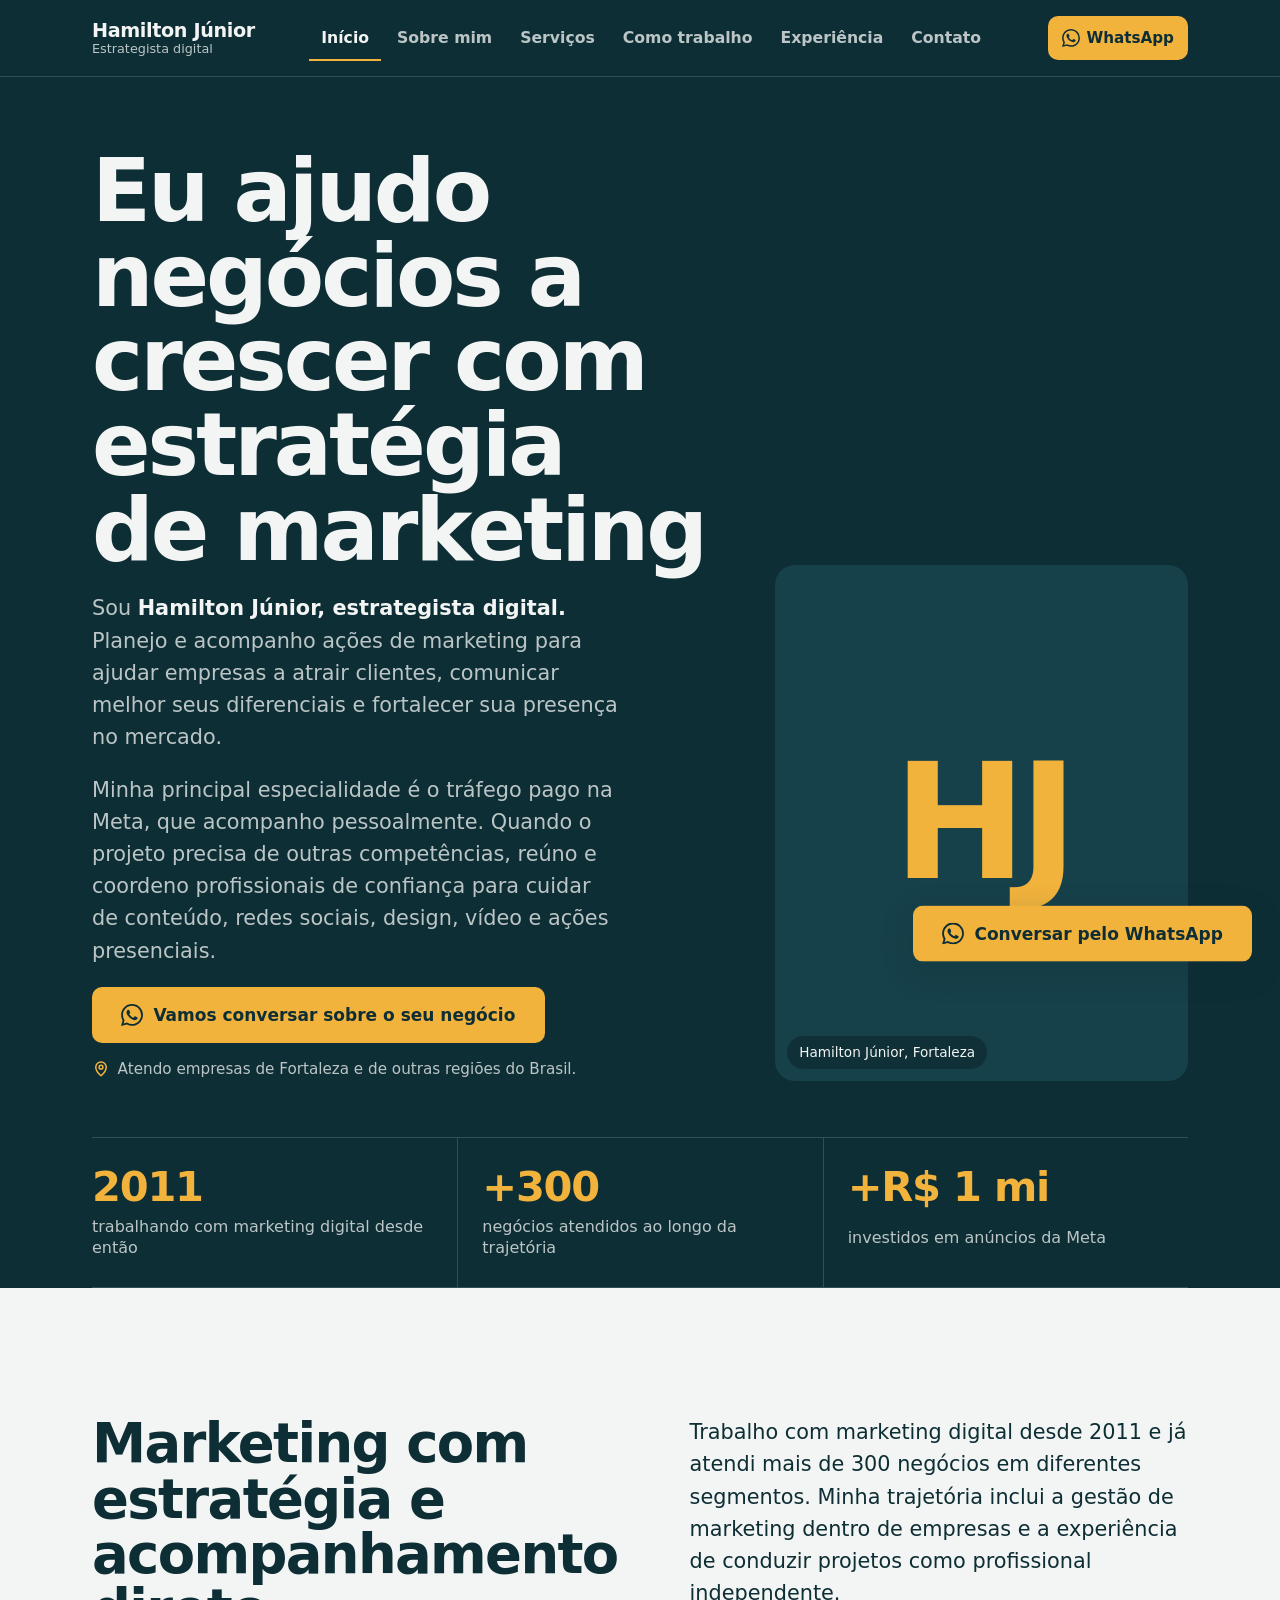
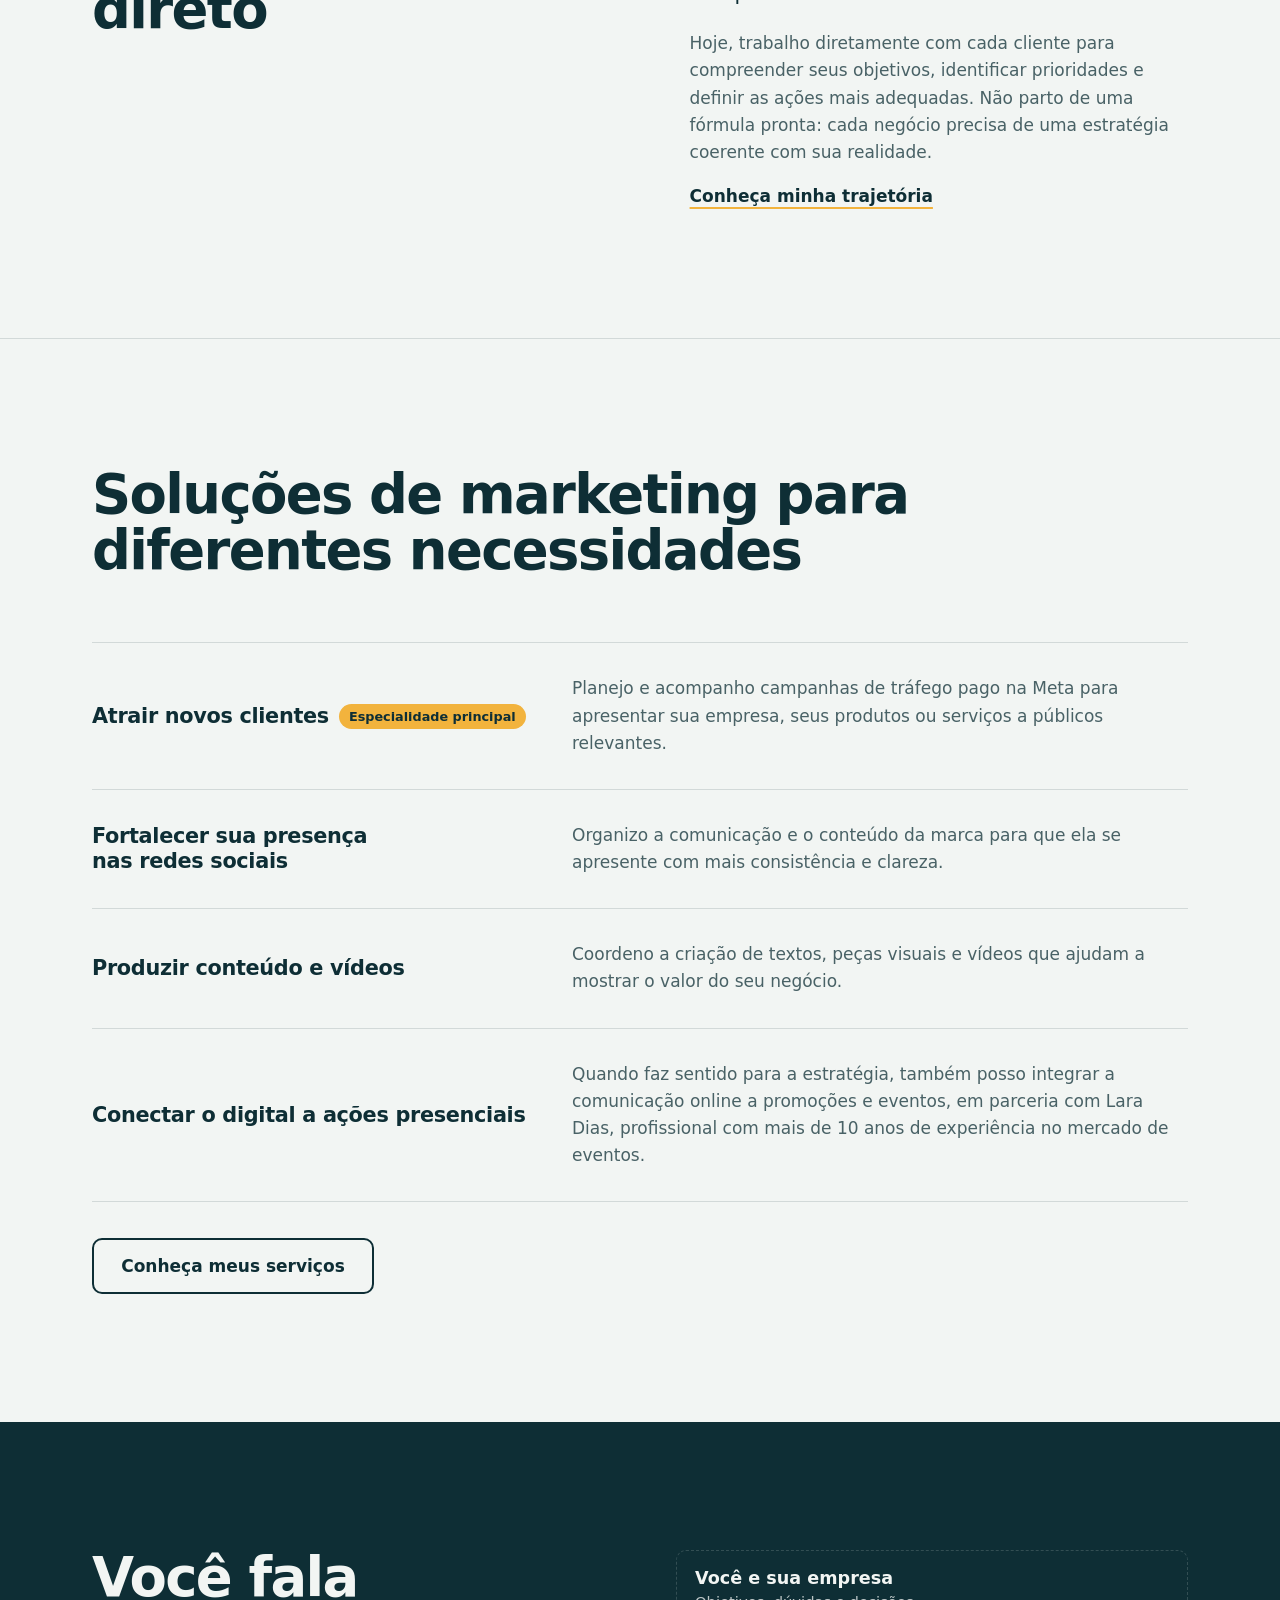
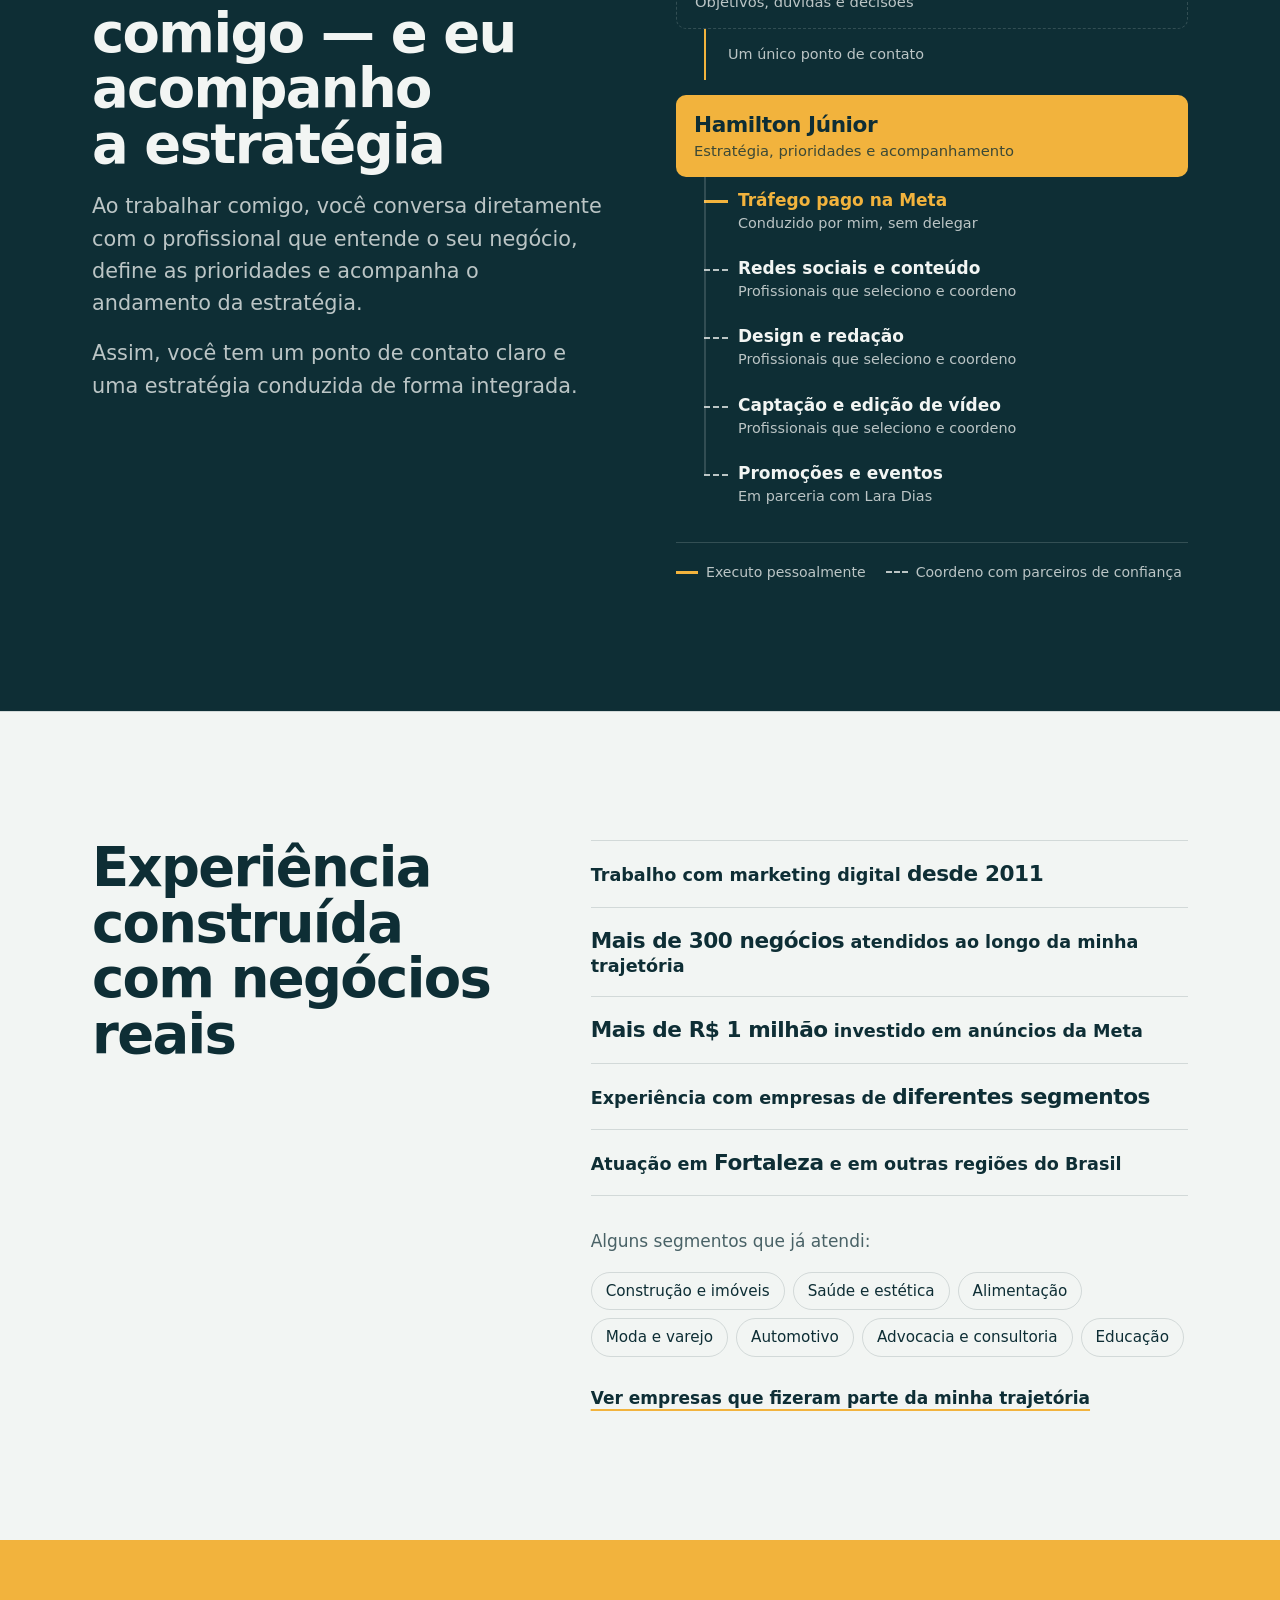
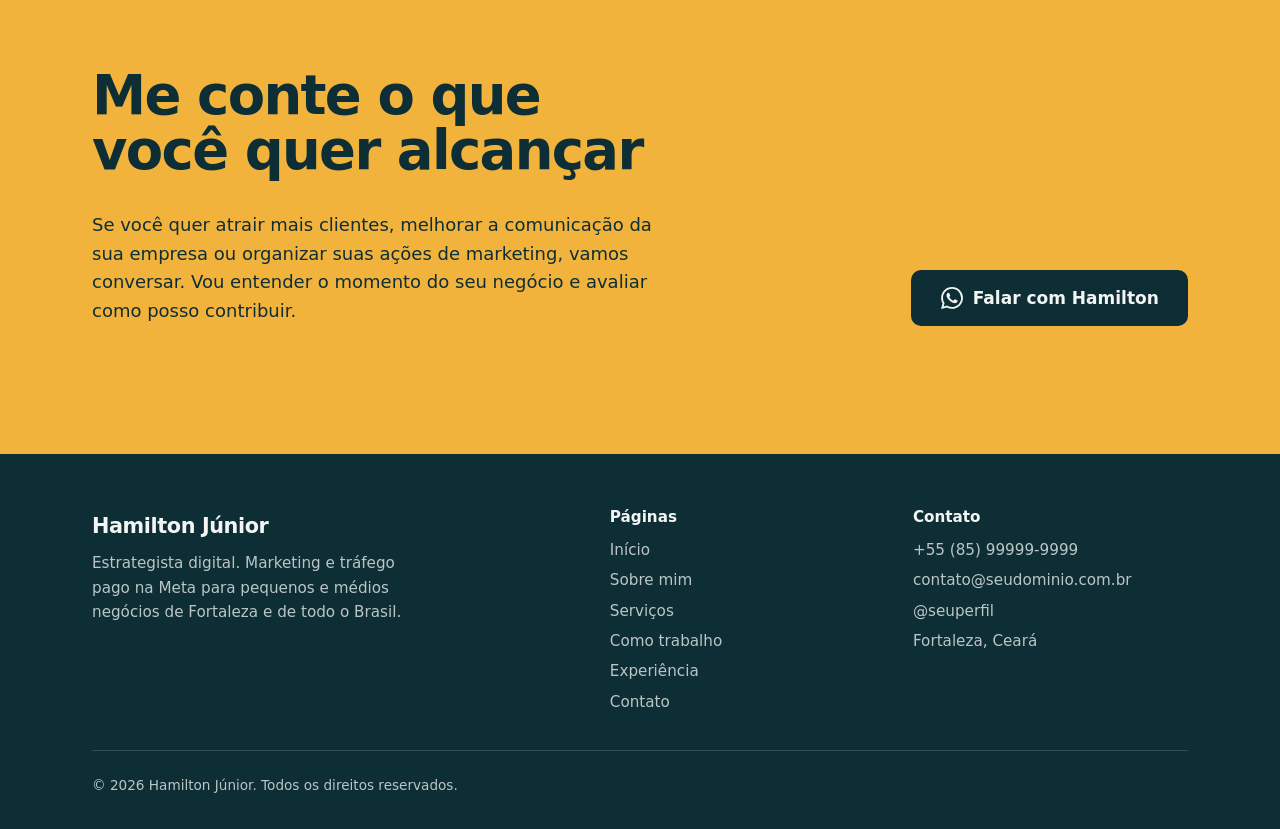
==== commit 7711bd3f: "Adapt SEO checklist for GitHub Pages hosting Discovered the live site (hamiltonjuniormkt.com.br) is " ====
--- a/index.html
+++ b/index.html
@@ -6,18 +6,26 @@
   <title>Hamilton Júnior | Estrategista digital em Fortaleza</title>
   <meta name="description" content="Estratégia de marketing e tráfego pago na Meta para pequenos e médios negócios. Mais de 300 empresas atendidas desde 2011. Fale com Hamilton pelo WhatsApp.">
   <meta name="theme-color" content="#0E2E35">
+  <meta name="google-site-verification" content="COLE_AQUI_O_CODIGO_DO_SEARCH_CONSOLE">
+  <link rel="canonical" href="https://hamiltonjuniormkt.com.br/">
+  <meta http-equiv="Content-Security-Policy" content="default-src 'self'; script-src 'self' 'unsafe-inline' https://www.googletagmanager.com https://www.google-analytics.com; style-src 'self' 'unsafe-inline' https://fonts.googleapis.com; font-src 'self' https://fonts.gstatic.com; img-src 'self' data:; connect-src 'self' https://www.google-analytics.com https://region1.google-analytics.com; base-uri 'self'; form-action 'self' https://wa.me">
   <meta property="og:type" content="website">
+  <meta property="og:url" content="https://hamiltonjuniormkt.com.br/">
   <meta property="og:locale" content="pt_BR">
   <meta property="og:site_name" content="Hamilton Júnior">
   <meta property="og:title" content="Hamilton Júnior | Estrategista digital em Fortaleza">
   <meta property="og:description" content="Estratégia de marketing e tráfego pago na Meta para pequenos e médios negócios. Mais de 300 empresas atendidas desde 2011. Fale com Hamilton pelo WhatsApp.">
+  <meta property="og:image" content="https://hamiltonjuniormkt.com.br/assets/img/og.webp">
+  <meta name="twitter:card" content="summary_large_image">
+  <link rel="icon" href="/favicon.ico" sizes="any">
   <link rel="icon" href="assets/img/favicon.svg" type="image/svg+xml">
   <link rel="preconnect" href="https://fonts.googleapis.com">
   <link rel="preconnect" href="https://fonts.gstatic.com" crossorigin>
-  <link rel="stylesheet" href="https://fonts.googleapis.com/css2?family=Bricolage+Grotesque:opsz,wdth,wght@12..96,75..100,200..800&display=swap">
+  <link rel="stylesheet" href="https://fonts.googleapis.com/css2?family=Bricolage+Grotesque:opsz,wdth,wght@12..96,75..100,200..800&display=swap" media="print" onload="this.media='all'">
+  <noscript><link rel="stylesheet" href="https://fonts.googleapis.com/css2?family=Bricolage+Grotesque:opsz,wdth,wght@12..96,75..100,200..800&display=swap"></noscript>
   <link rel="stylesheet" href="assets/css/style.css">
   <script src="assets/js/main.js" defer></script>
-  <script type="application/ld+json">{"@context": "https://schema.org", "@type": "ProfessionalService", "name": "Hamilton Júnior — Estrategista Digital", "description": "Estratégia de marketing, tráfego pago na Meta, gestão de redes sociais, conteúdo e ações presenciais para pequenos e médios negócios.", "areaServed": [{"@type": "City", "name": "Fortaleza"}, {"@type": "Country", "name": "Brasil"}], "address": {"@type": "PostalAddress", "addressLocality": "Fortaleza", "addressRegion": "CE", "addressCountry": "BR"}, "founder": {"@type": "Person", "name": "Hamilton Júnior", "jobTitle": "Estrategista digital"}, "knowsAbout": ["Tráfego pago", "Meta Ads", "Marketing digital", "Gestão de redes sociais", "Produção de conteúdo"]}</script>
+  <script type="application/ld+json">{"@context": "https://schema.org", "@graph": [{"@type": "ProfessionalService", "@id": "https://hamiltonjuniormkt.com.br/#negocio", "name": "Hamilton Júnior — Estrategista Digital", "description": "Estratégia de marketing, tráfego pago na Meta, gestão de redes sociais, conteúdo e ações presenciais para pequenos e médios negócios.", "url": "https://hamiltonjuniormkt.com.br/", "image": "https://hamiltonjuniormkt.com.br/assets/img/og.webp", "areaServed": [{"@type": "City", "name": "Fortaleza"}, {"@type": "Country", "name": "Brasil"}], "address": {"@type": "PostalAddress", "addressLocality": "Fortaleza", "addressRegion": "CE", "addressCountry": "BR"}, "geo": {"@type": "GeoCoordinates", "latitude": -3.7319, "longitude": -38.5267}, "founder": {"@id": "https://hamiltonjuniormkt.com.br/#pessoa"}}, {"@type": "Person", "@id": "https://hamiltonjuniormkt.com.br/#pessoa", "name": "Hamilton Júnior", "jobTitle": "Estrategista digital", "worksFor": {"@id": "https://hamiltonjuniormkt.com.br/#negocio"}, "knowsAbout": ["Tráfego pago", "Meta Ads", "Marketing digital", "Gestão de redes sociais", "Produção de conteúdo"], "url": "https://hamiltonjuniormkt.com.br/sobre.html"}, {"@type": "WebSite", "@id": "https://hamiltonjuniormkt.com.br/#site", "url": "https://hamiltonjuniormkt.com.br/", "name": "Hamilton Júnior", "publisher": {"@id": "https://hamiltonjuniormkt.com.br/#negocio"}}, {"@type": "WebPage", "@id": "https://hamiltonjuniormkt.com.br/#webpage", "url": "https://hamiltonjuniormkt.com.br/", "name": "Hamilton Júnior | Estrategista digital em Fortaleza", "isPartOf": {"@id": "https://hamiltonjuniormkt.com.br/#site"}, "about": {"@id": "https://hamiltonjuniormkt.com.br/#negocio"}, "publisher": {"@id": "https://hamiltonjuniormkt.com.br/#negocio"}, "inLanguage": "pt-BR"}]}</script>
 </head>
 <body>
   <svg width="0" height="0" style="position:absolute" aria-hidden="true" focusable="false">
@@ -29,15 +37,15 @@
 
   <header class="site-header">
     <div class="wrap">
-      <a class="brand" href="index.html"><strong>Hamilton Júnior</strong><span>Estrategista digital</span></a>
+      <a class="brand" href="index.html" title="Ir para a página inicial"><strong>Hamilton Júnior</strong><span>Estrategista digital</span></a>
       <nav class="nav" aria-label="Principal">
         <ul>
-        <li><a href="index.html" aria-current="page">Início</a></li>
-        <li><a href="sobre.html">Sobre mim</a></li>
-        <li><a href="servicos.html">Serviços</a></li>
-        <li><a href="como-trabalho.html">Como trabalho</a></li>
-        <li><a href="experiencia.html">Experiência</a></li>
-        <li><a href="contato.html">Contato</a></li>
+        <li><a href="index.html" title="Ir para a página inicial" aria-current="page">Início</a></li>
+        <li><a href="sobre.html" title="Ver a trajetória de Hamilton Júnior">Sobre mim</a></li>
+        <li><a href="servicos.html" title="Ver os serviços de marketing">Serviços</a></li>
+        <li><a href="como-trabalho.html" title="Ver como é o processo de trabalho">Como trabalho</a></li>
+        <li><a href="experiencia.html" title="Ver empresas atendidas">Experiência</a></li>
+        <li><a href="contato.html" title="Falar com Hamilton pelo WhatsApp ou formulário">Contato</a></li>
         </ul>
       </nav>
       <div class="header-actions">
@@ -50,12 +58,12 @@
   <div class="mobile-nav" id="menu" hidden>
     <nav aria-label="Menu">
       <ul>
-        <li><a href="index.html" aria-current="page">Início</a></li>
-        <li><a href="sobre.html">Sobre mim</a></li>
-        <li><a href="servicos.html">Serviços</a></li>
-        <li><a href="como-trabalho.html">Como trabalho</a></li>
-        <li><a href="experiencia.html">Experiência</a></li>
-        <li><a href="contato.html">Contato</a></li>
+        <li><a href="index.html" title="Ir para a página inicial" aria-current="page">Início</a></li>
+        <li><a href="sobre.html" title="Ver a trajetória de Hamilton Júnior">Sobre mim</a></li>
+        <li><a href="servicos.html" title="Ver os serviços de marketing">Serviços</a></li>
+        <li><a href="como-trabalho.html" title="Ver como é o processo de trabalho">Como trabalho</a></li>
+        <li><a href="experiencia.html" title="Ver empresas atendidas">Experiência</a></li>
+        <li><a href="contato.html" title="Falar com Hamilton pelo WhatsApp ou formulário">Contato</a></li>
       </ul>
     </nav>
     <div class="mobile-nav-foot">
@@ -210,12 +218,12 @@
         <div>
           <h2>Páginas</h2>
           <ul>
-            <li><a href="index.html">Início</a></li>
-        <li><a href="sobre.html">Sobre mim</a></li>
-        <li><a href="servicos.html">Serviços</a></li>
-        <li><a href="como-trabalho.html">Como trabalho</a></li>
-        <li><a href="experiencia.html">Experiência</a></li>
-        <li><a href="contato.html">Contato</a></li>
+            <li><a href="index.html" title="Ir para a página inicial">Início</a></li>
+        <li><a href="sobre.html" title="Ver a trajetória de Hamilton Júnior">Sobre mim</a></li>
+        <li><a href="servicos.html" title="Ver os serviços de marketing">Serviços</a></li>
+        <li><a href="como-trabalho.html" title="Ver como é o processo de trabalho">Como trabalho</a></li>
+        <li><a href="experiencia.html" title="Ver empresas atendidas">Experiência</a></li>
+        <li><a href="contato.html" title="Falar com Hamilton pelo WhatsApp ou formulário">Contato</a></li>
           </ul>
         </div>
         <div>
@@ -235,5 +243,13 @@
   <div class="wa-bar" inert>
     <a class="btn btn--sun" data-wa="" href="contato.html"><svg aria-hidden="true"><use href="#i-wa"/></svg>Conversar pelo WhatsApp</a>
   </div>
+  <!-- Google Analytics 4 — substitua G-XXXXXXXXXX pelo Measurement ID real -->
+  <script async src="https://www.googletagmanager.com/gtag/js?id=G-XXXXXXXXXX"></script>
+  <script>
+    window.dataLayer = window.dataLayer || [];
+    function gtag(){dataLayer.push(arguments);}
+    gtag('js', new Date());
+    gtag('config', 'G-XXXXXXXXXX');
+  </script>
 </body>
 </html>
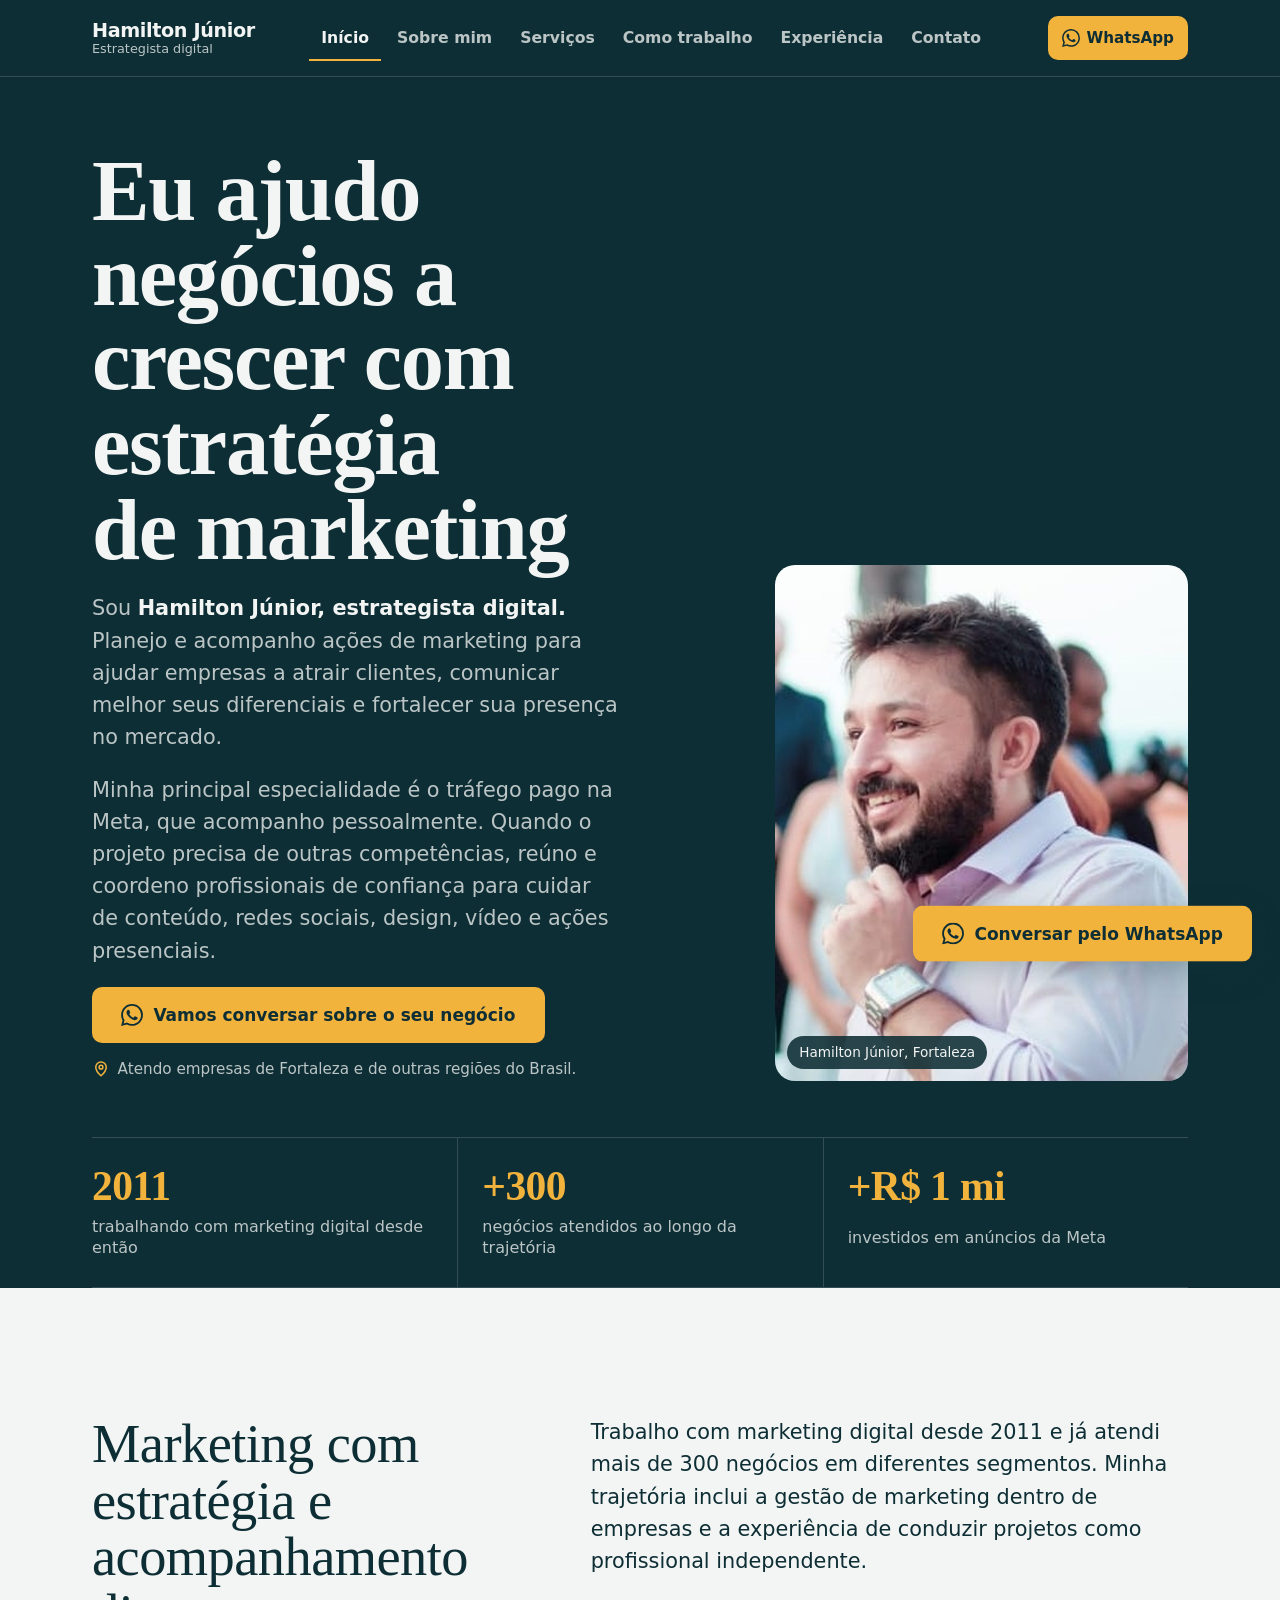
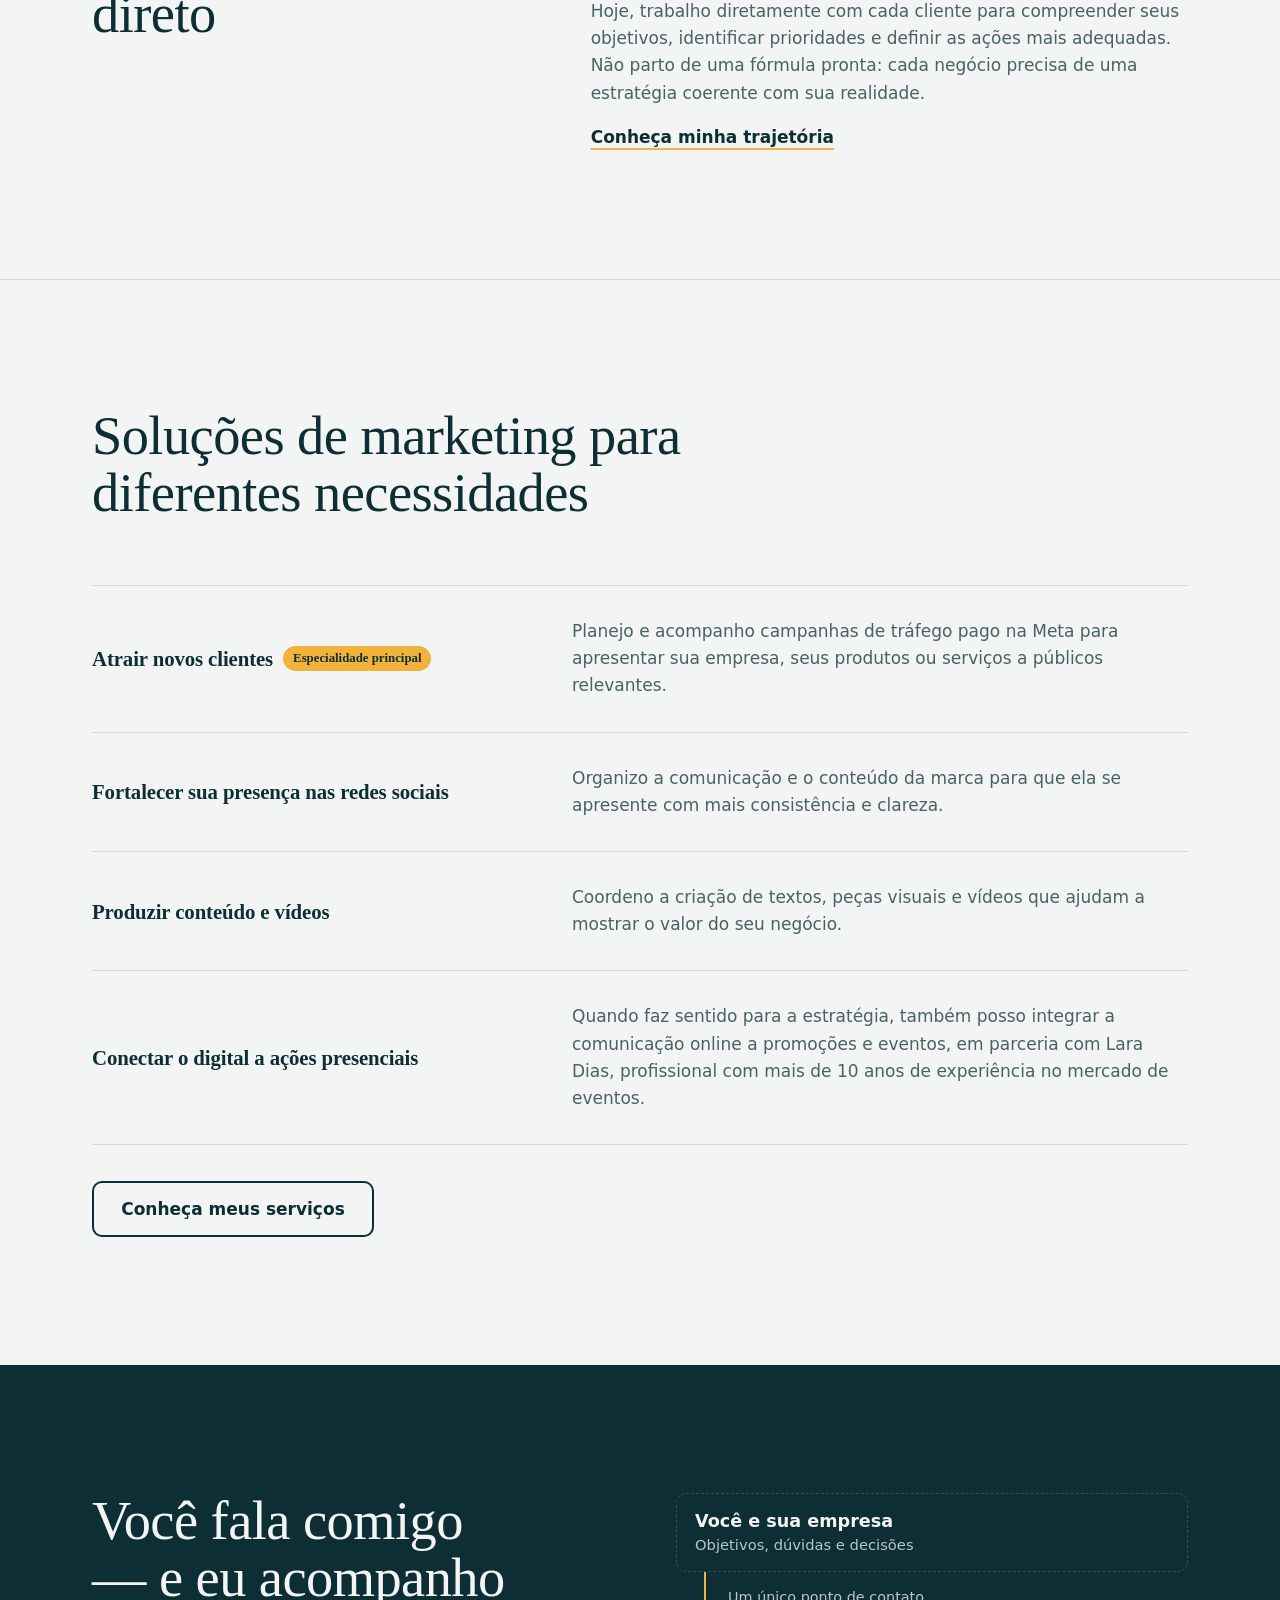
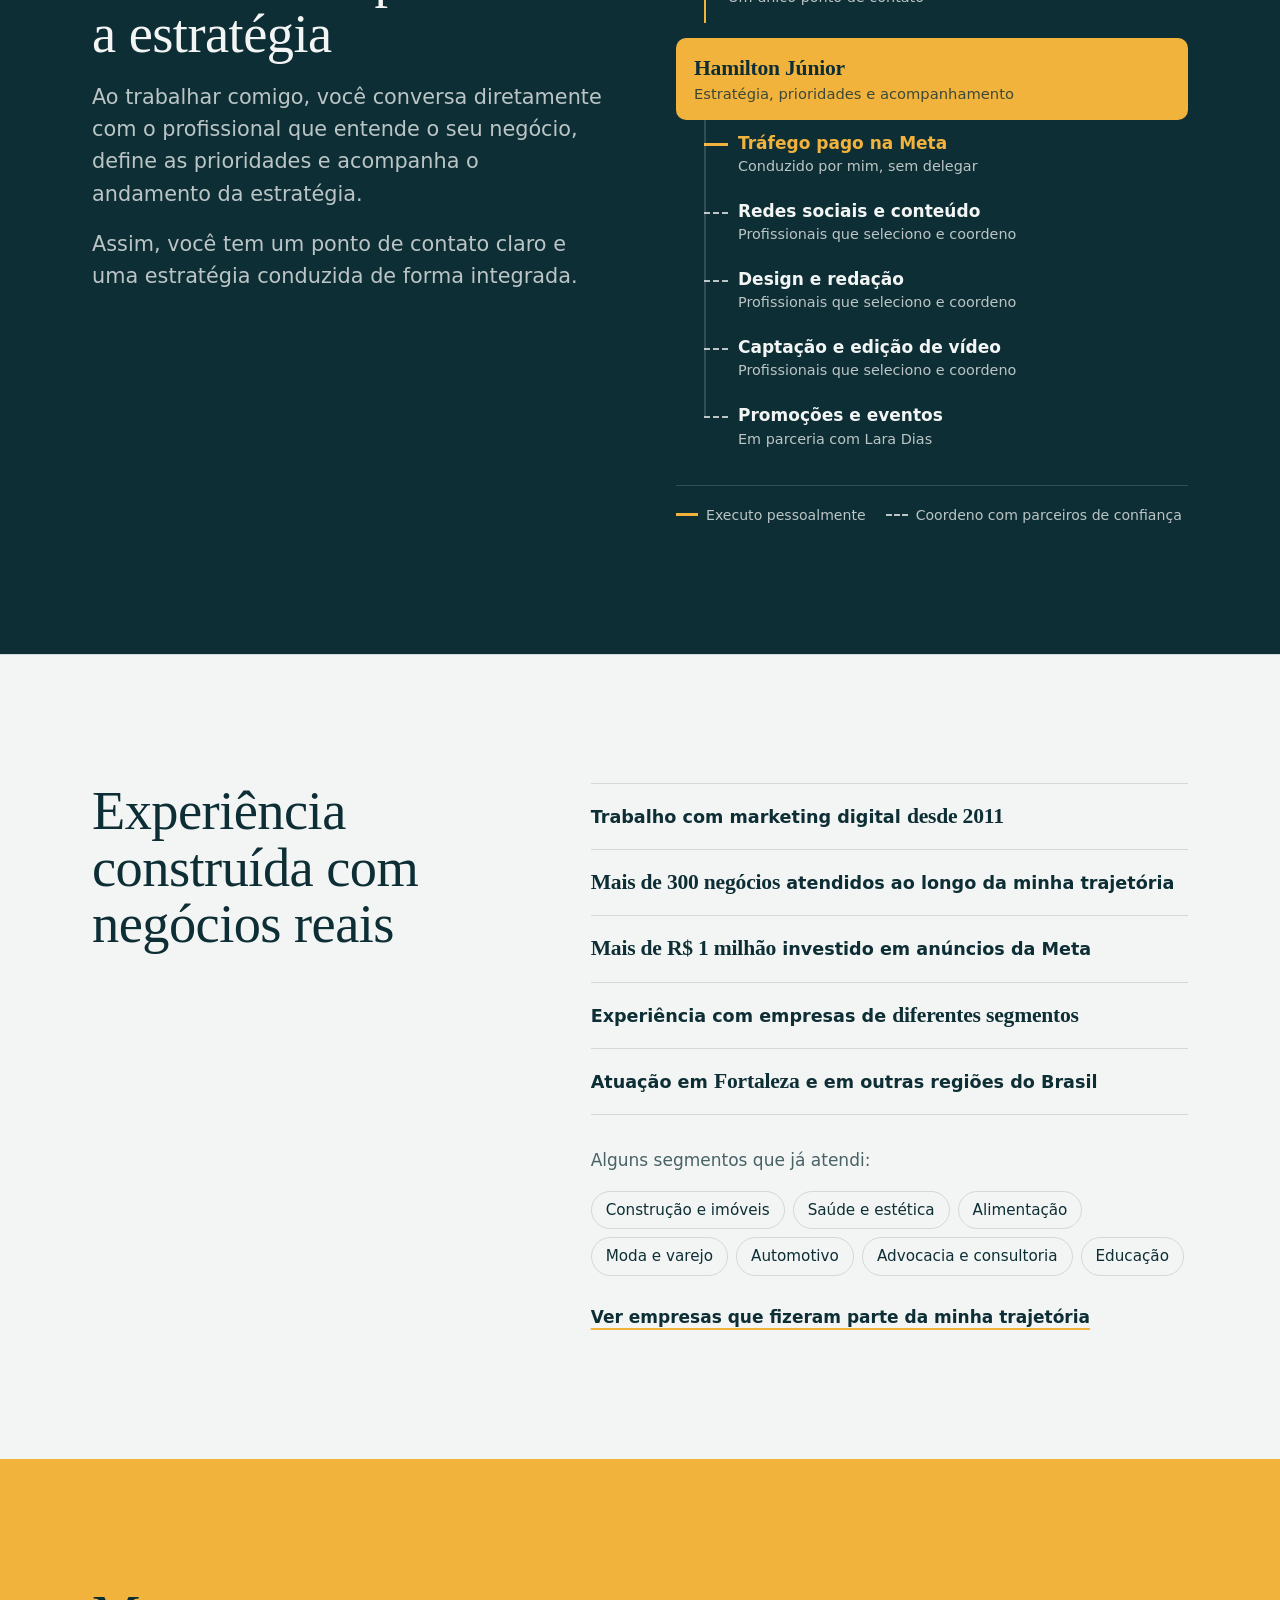
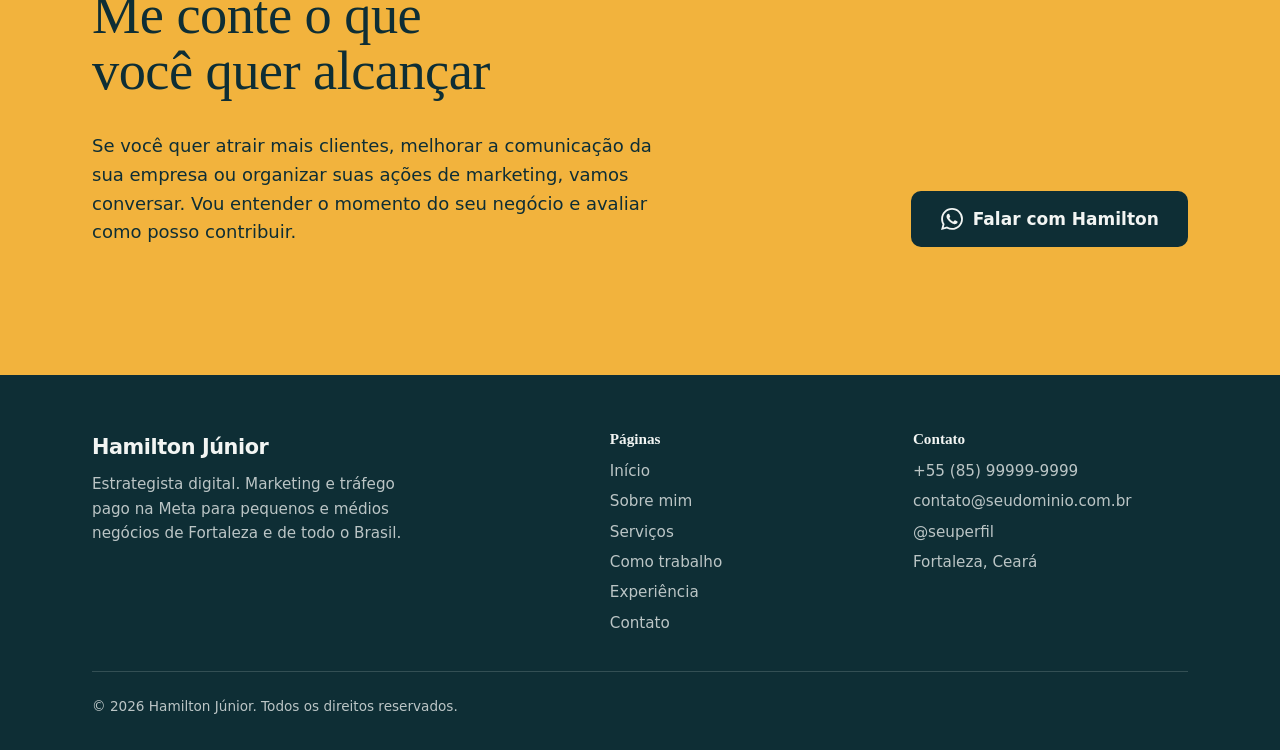
==== commit 06ac7c0a: "Add real profile photo and switch typography to Fraunces + Inter - Crop the provided photo (Hamilto " ====
--- a/index.html
+++ b/index.html
@@ -21,8 +21,8 @@
   <link rel="icon" href="assets/img/favicon.svg" type="image/svg+xml">
   <link rel="preconnect" href="https://fonts.googleapis.com">
   <link rel="preconnect" href="https://fonts.gstatic.com" crossorigin>
-  <link rel="stylesheet" href="https://fonts.googleapis.com/css2?family=Bricolage+Grotesque:opsz,wdth,wght@12..96,75..100,200..800&display=swap" media="print" onload="this.media='all'">
-  <noscript><link rel="stylesheet" href="https://fonts.googleapis.com/css2?family=Bricolage+Grotesque:opsz,wdth,wght@12..96,75..100,200..800&display=swap"></noscript>
+  <link rel="stylesheet" href="https://fonts.googleapis.com/css2?family=Fraunces:opsz,wght..144,300..700&family=Inter:wght..700&display=swap" media="print" onload="this.media='all'">
+  <noscript><link rel="stylesheet" href="https://fonts.googleapis.com/css2?family=Fraunces:opsz,wght..144,300..700&family=Inter:wght..700&display=swap"></noscript>
   <link rel="stylesheet" href="assets/css/style.css">
   <script src="assets/js/main.js" defer></script>
   <script type="application/ld+json">{"@context": "https://schema.org", "@graph": [{"@type": "ProfessionalService", "@id": "https://hamiltonjuniormkt.com.br/#negocio", "name": "Hamilton Júnior — Estrategista Digital", "description": "Estratégia de marketing, tráfego pago na Meta, gestão de redes sociais, conteúdo e ações presenciais para pequenos e médios negócios.", "url": "https://hamiltonjuniormkt.com.br/", "image": "https://hamiltonjuniormkt.com.br/assets/img/og.webp", "areaServed": [{"@type": "City", "name": "Fortaleza"}, {"@type": "Country", "name": "Brasil"}], "address": {"@type": "PostalAddress", "addressLocality": "Fortaleza", "addressRegion": "CE", "addressCountry": "BR"}, "geo": {"@type": "GeoCoordinates", "latitude": -3.7319, "longitude": -38.5267}, "founder": {"@id": "https://hamiltonjuniormkt.com.br/#pessoa"}}, {"@type": "Person", "@id": "https://hamiltonjuniormkt.com.br/#pessoa", "name": "Hamilton Júnior", "jobTitle": "Estrategista digital", "worksFor": {"@id": "https://hamiltonjuniormkt.com.br/#negocio"}, "knowsAbout": ["Tráfego pago", "Meta Ads", "Marketing digital", "Gestão de redes sociais", "Produção de conteúdo"], "url": "https://hamiltonjuniormkt.com.br/sobre.html"}, {"@type": "WebSite", "@id": "https://hamiltonjuniormkt.com.br/#site", "url": "https://hamiltonjuniormkt.com.br/", "name": "Hamilton Júnior", "publisher": {"@id": "https://hamiltonjuniormkt.com.br/#negocio"}}, {"@type": "WebPage", "@id": "https://hamiltonjuniormkt.com.br/#webpage", "url": "https://hamiltonjuniormkt.com.br/", "name": "Hamilton Júnior | Estrategista digital em Fortaleza", "isPartOf": {"@id": "https://hamiltonjuniormkt.com.br/#site"}, "about": {"@id": "https://hamiltonjuniormkt.com.br/#negocio"}, "publisher": {"@id": "https://hamiltonjuniormkt.com.br/#negocio"}, "inLanguage": "pt-BR"}]}</script>
--- a/assets/css/style.css
+++ b/assets/css/style.css
@@ -18,7 +18,8 @@
   --on-ink-line: rgba(242, 245, 243, .16);
   --field: #FFFFFF;
 
-  --font: "Bricolage Grotesque", system-ui, -apple-system, "Segoe UI", Roboto, sans-serif;
+  --font: "Inter", system-ui, -apple-system, "Segoe UI", Roboto, sans-serif;
+  --font-display: "Fraunces", Georgia, "Times New Roman", serif;
   --gutter: 20px;
   --max: 1160px;
   --header-h: 64px;
@@ -59,9 +60,10 @@
 
 h1, h2, h3 {
   margin: 0;
-  font-weight: 700;
+  font-family: var(--font-display);
+  font-weight: 600;
   line-height: 1.05;
-  letter-spacing: -.02em;
+  letter-spacing: -.01em;
   text-wrap: balance;
 }
 p { margin: 0 0 1em; }
@@ -94,20 +96,22 @@
 
 /* ---------- Tipografia ---------- */
 .display {
+  font-family: var(--font-display);
   font-size: clamp(2.65rem, 1.1rem + 7.2vw, 5.4rem);
-  font-stretch: 78%;
-  font-weight: 750;
+  font-weight: 560;
   line-height: .98;
-  letter-spacing: -.035em;
+  letter-spacing: -.015em;
+  font-variation-settings: "opsz" 144, "SOFT" 0;
 }
 .h2 {
+  font-family: var(--font-display);
   font-size: clamp(2rem, 1.25rem + 3.6vw, 3.4rem);
-  font-stretch: 82%;
-  font-weight: 720;
-  letter-spacing: -.03em;
-  line-height: 1.02;
-}
-.h3 { font-size: 1.3rem; font-weight: 680; letter-spacing: -.015em; line-height: 1.2; }
+  font-weight: 540;
+  letter-spacing: -.01em;
+  line-height: 1.04;
+  font-variation-settings: "opsz" 72;
+}
+.h3 { font-family: var(--font-display); font-size: 1.3rem; font-weight: 580; letter-spacing: -.005em; line-height: 1.22; }
 .lead { font-size: clamp(1.125rem, 1.05rem + .4vw, 1.3rem); line-height: 1.55; }
 .section-head { display: grid; gap: 18px; margin-bottom: clamp(36px, 6vw, 64px); }
 .section-head .lead { max-width: 58ch; }
@@ -200,7 +204,7 @@
 .mobile-nav ul { display: grid; }
 .mobile-nav li a {
   display: block; padding: 12px 0;
-  font-size: 1.85rem; font-weight: 680; font-stretch: 82%; letter-spacing: -.02em;
+  font-family: var(--font-display); font-size: 1.85rem; font-weight: 560; letter-spacing: -.01em;
   text-decoration: none; border-bottom: 1px solid var(--on-ink-line);
 }
 .mobile-nav a[aria-current="page"] { color: var(--sun); }
@@ -248,8 +252,8 @@
 .portrait img { position: absolute; inset: 0; width: 100%; height: 100%; object-fit: cover; object-position: 50% 20%; }
 .portrait-mono {
   position: absolute; inset: 0; display: grid; place-items: center;
-  font-size: clamp(5rem, 28vw, 10rem); font-weight: 800; font-stretch: 75%;
-  letter-spacing: -.05em; color: var(--sun);
+  font-family: var(--font-display); font-size: clamp(5rem, 28vw, 10rem); font-weight: 600;
+  letter-spacing: -.02em; color: var(--sun);
 }
 .portrait figcaption {
   position: absolute; left: 12px; bottom: 12px; z-index: 1;
@@ -266,7 +270,7 @@
   padding: 18px 0; border-bottom: 1px solid var(--on-ink-line);
 }
 .proof dt {
-  font-size: 1.9rem; font-weight: 750; font-stretch: 78%; letter-spacing: -.03em; line-height: 1;
+  font-family: var(--font-display); font-size: 1.9rem; font-weight: 600; letter-spacing: -.015em; line-height: 1;
   color: var(--sun);
 }
 .proof dd { margin: 0; color: var(--on-ink-muted); font-size: 1rem; line-height: 1.35; }
@@ -337,7 +341,7 @@
 .hub-node--client { border: 1px dashed var(--on-ink-line); }
 .hub-node--me { background: var(--sun); color: var(--ink); }
 .hub-node--me span { color: rgba(14, 46, 53, .8); }
-.hub-node--me strong { font-size: 1.35rem; font-stretch: 82%; letter-spacing: -.02em; }
+.hub-node--me strong { font-family: var(--font-display); font-size: 1.35rem; font-weight: 580; letter-spacing: -.01em; }
 
 .hub-link {
   position: relative; margin-left: 28px; padding: 14px 0 14px 22px;
@@ -434,7 +438,7 @@
   grid-row: span 2;
   display: grid; place-items: center; width: 56px; height: 56px; border-radius: 50%;
   background: var(--ink); color: var(--sun);
-  font-size: 1.5rem; font-weight: 750; font-stretch: 78%;
+  font-family: var(--font-display); font-size: 1.5rem; font-weight: 600;
 }
 .step::after {
   content: ""; position: absolute; left: 27px; top: 64px; bottom: 8px;
@@ -455,7 +459,7 @@
 /* ---------- Experiência ---------- */
 .facts { display: grid; border-top: 1px solid var(--line); }
 .facts li { padding: 18px 0; border-bottom: 1px solid var(--line); font-size: 1.1rem; font-weight: 560; line-height: 1.35; }
-.facts b { font-weight: 750; font-stretch: 82%; font-size: 1.35rem; letter-spacing: -.02em; }
+.facts b { font-family: var(--font-display); font-weight: 600; font-size: 1.35rem; letter-spacing: -.01em; }
 
 .clients { display: grid; gap: 40px; }
 .client-group h3 {
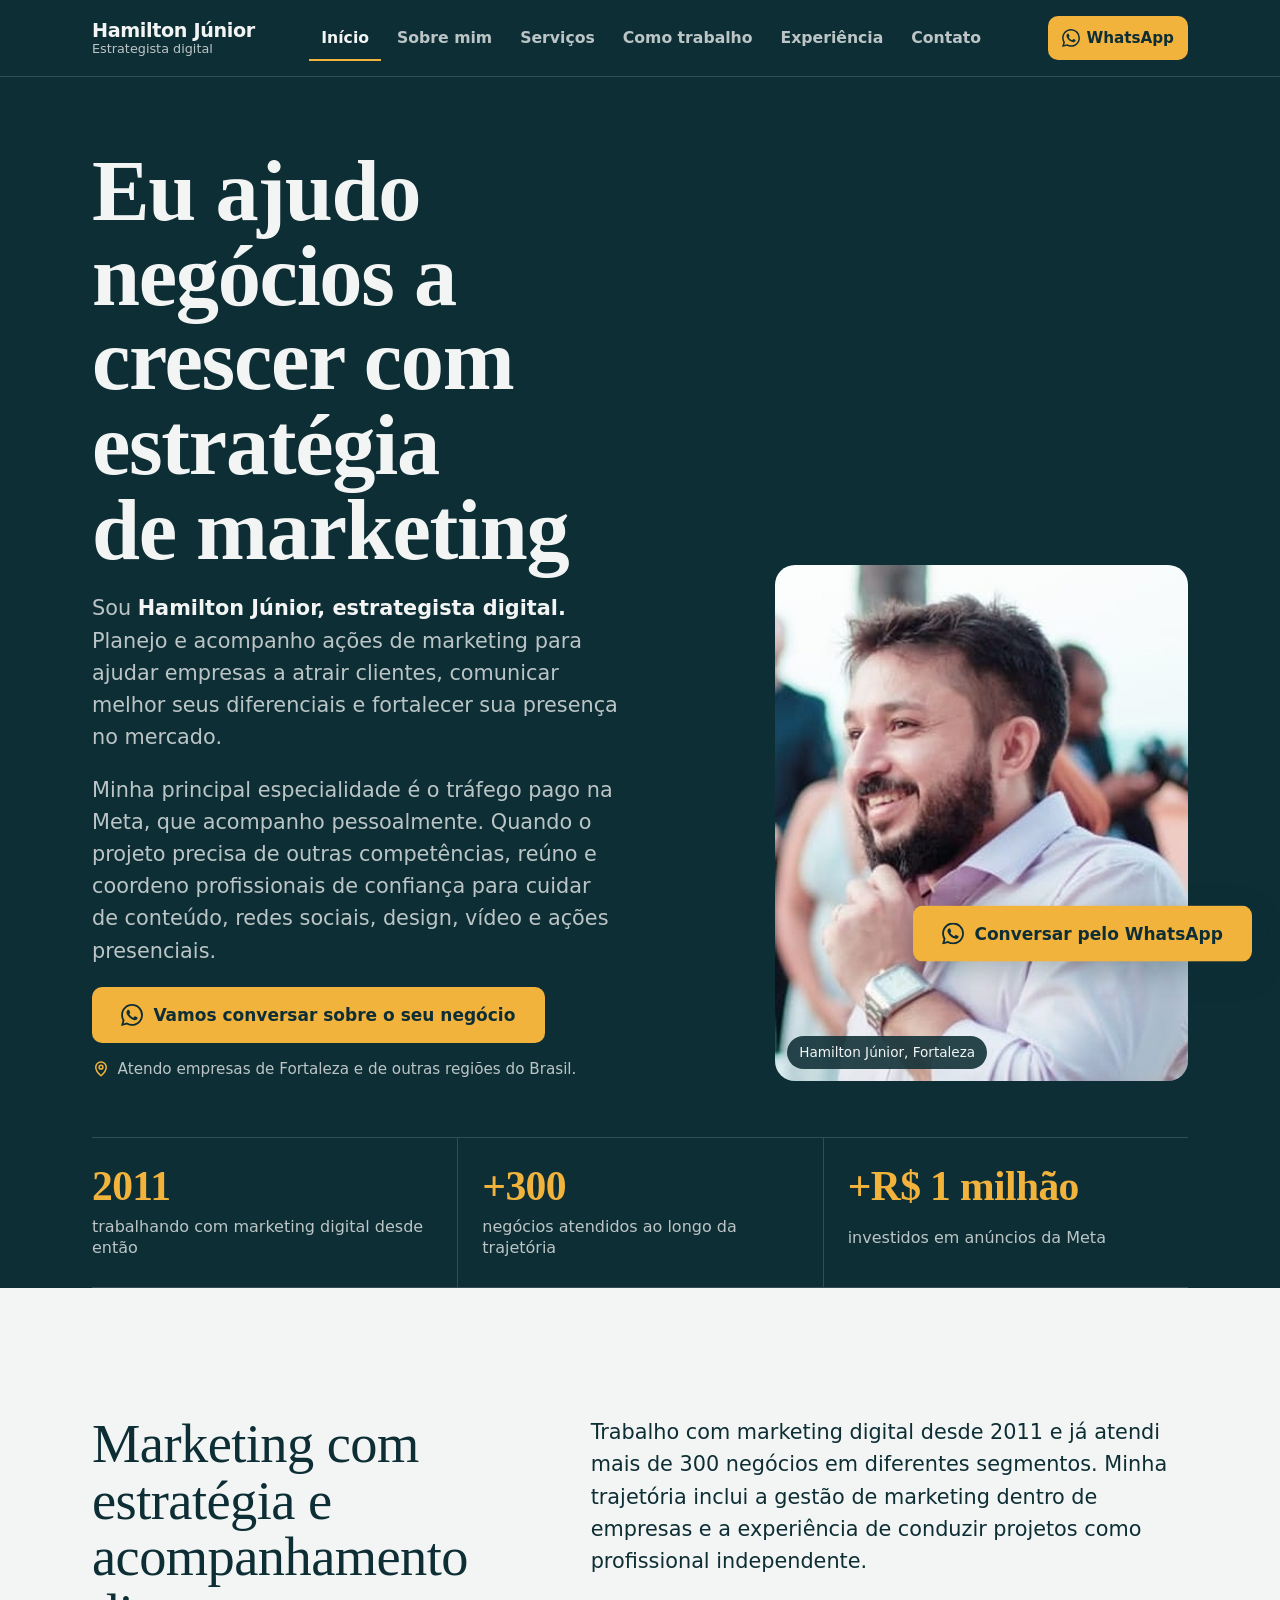
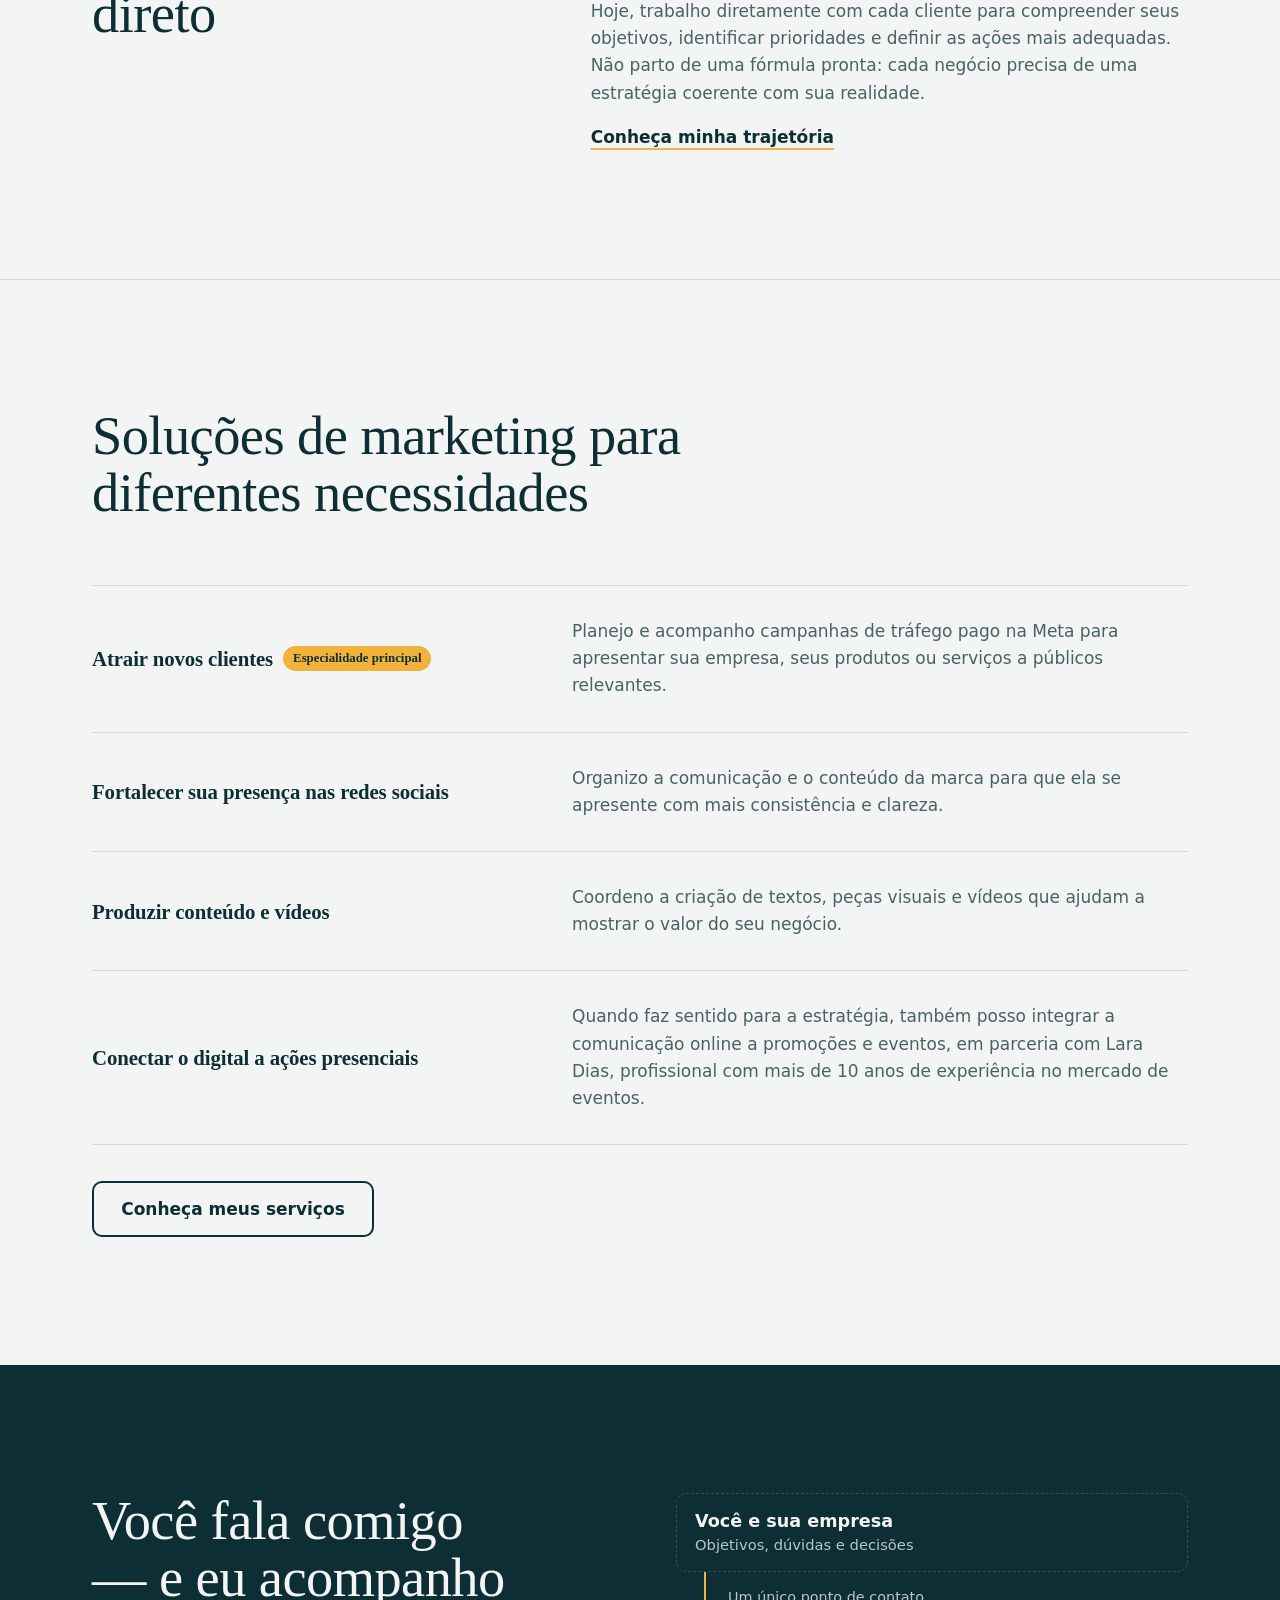
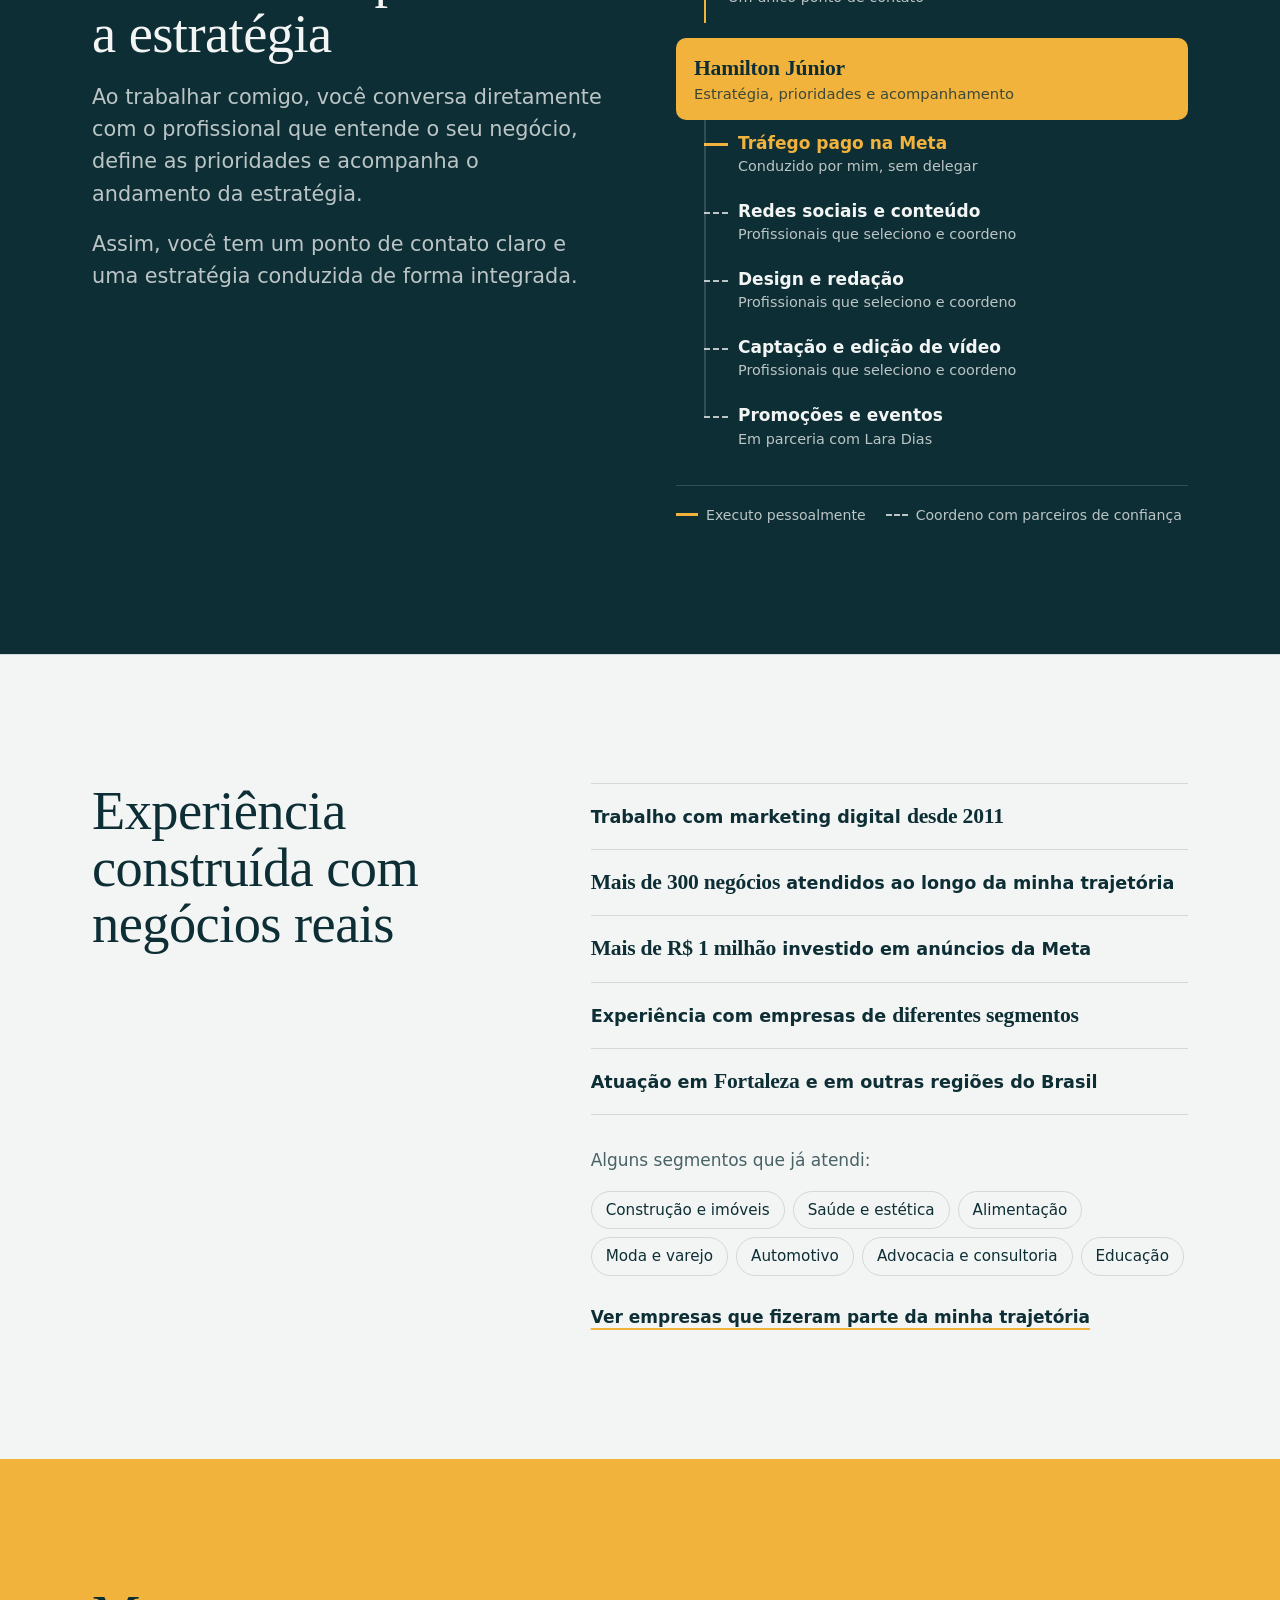
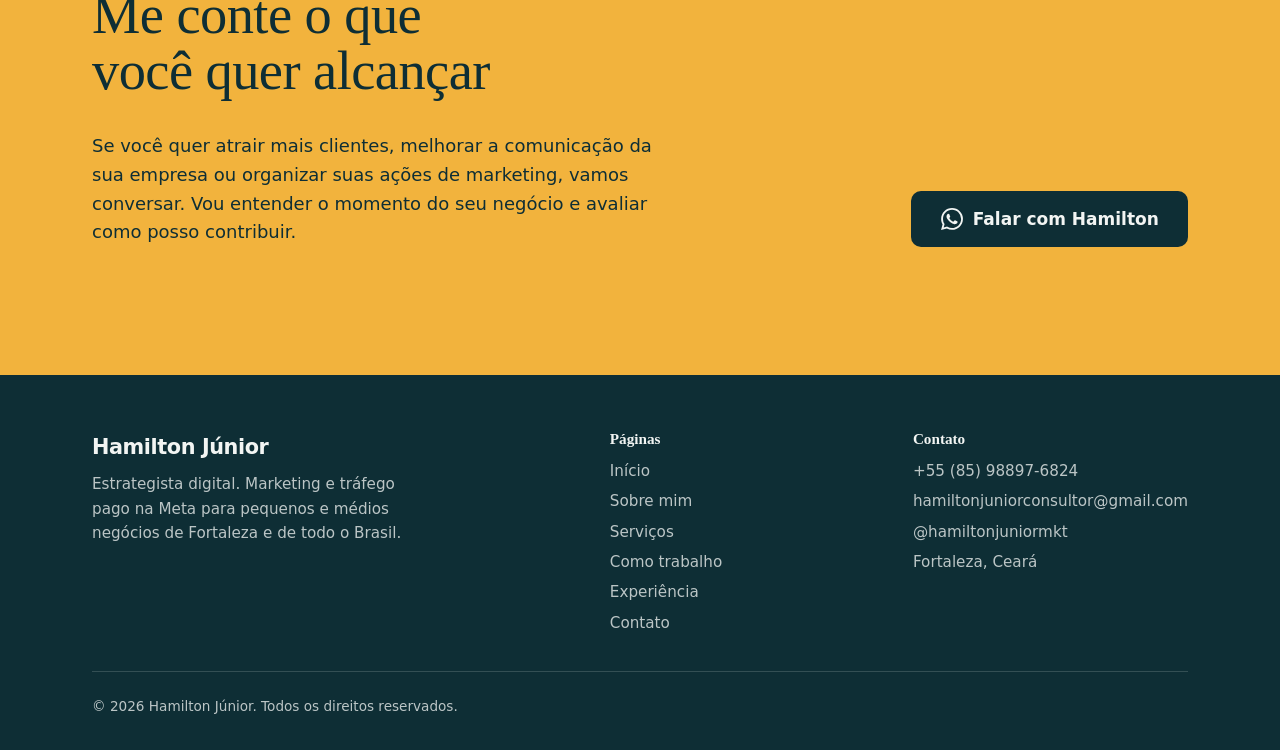
==== commit d5d3d7dd: "Set real contact info and spell out R$ 1 milhão - WhatsApp: 5585988976824 - E-mail: hamiltonjuniorco" ====
--- a/index.html
+++ b/index.html
@@ -98,7 +98,7 @@
       <dl class="proof" aria-label="Experiência em números">
         <div><dt>2011</dt><dd>trabalhando com marketing digital desde então</dd></div>
         <div><dt>+300</dt><dd>negócios atendidos ao longo da trajetória</dd></div>
-        <div><dt>+R$ 1 mi</dt><dd>investidos em anúncios da Meta</dd></div>
+        <div><dt>+R$ 1 milhão</dt><dd>investidos em anúncios da Meta</dd></div>
       </dl>
     </div>
   </section>
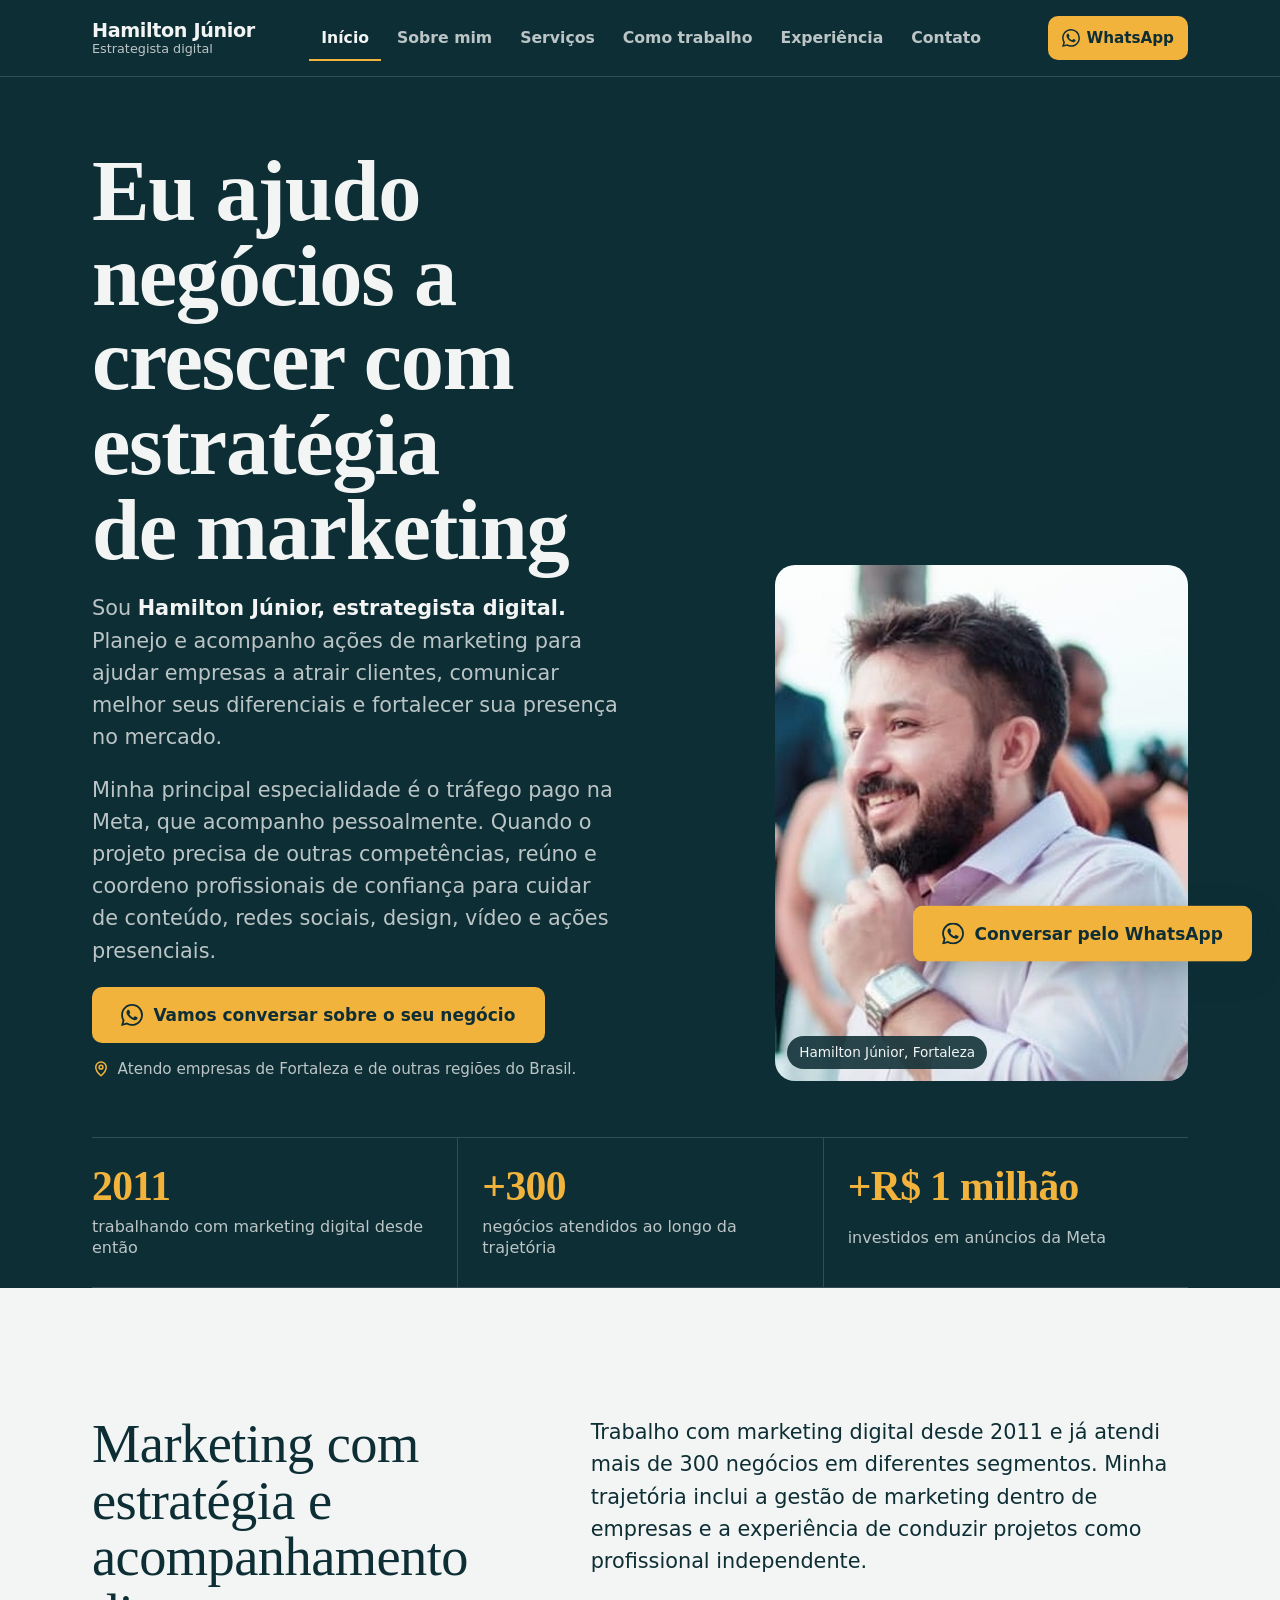
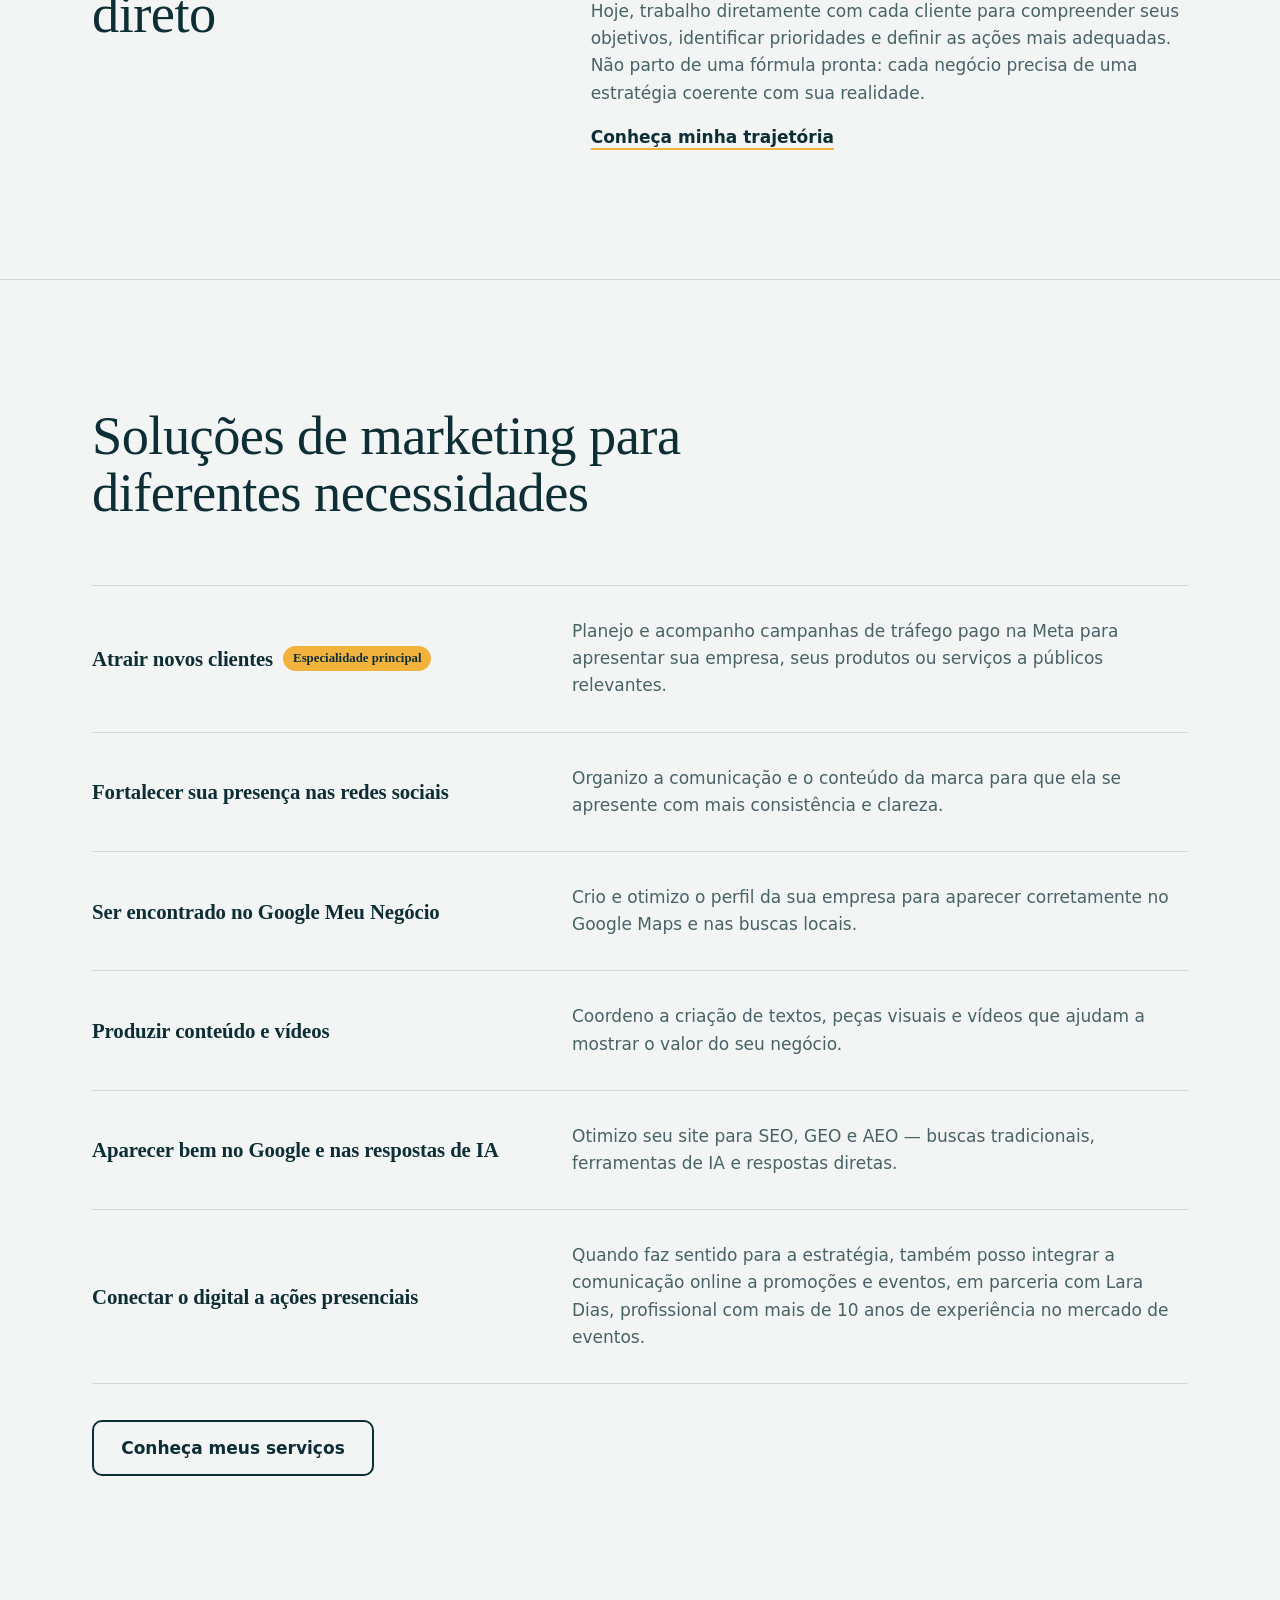
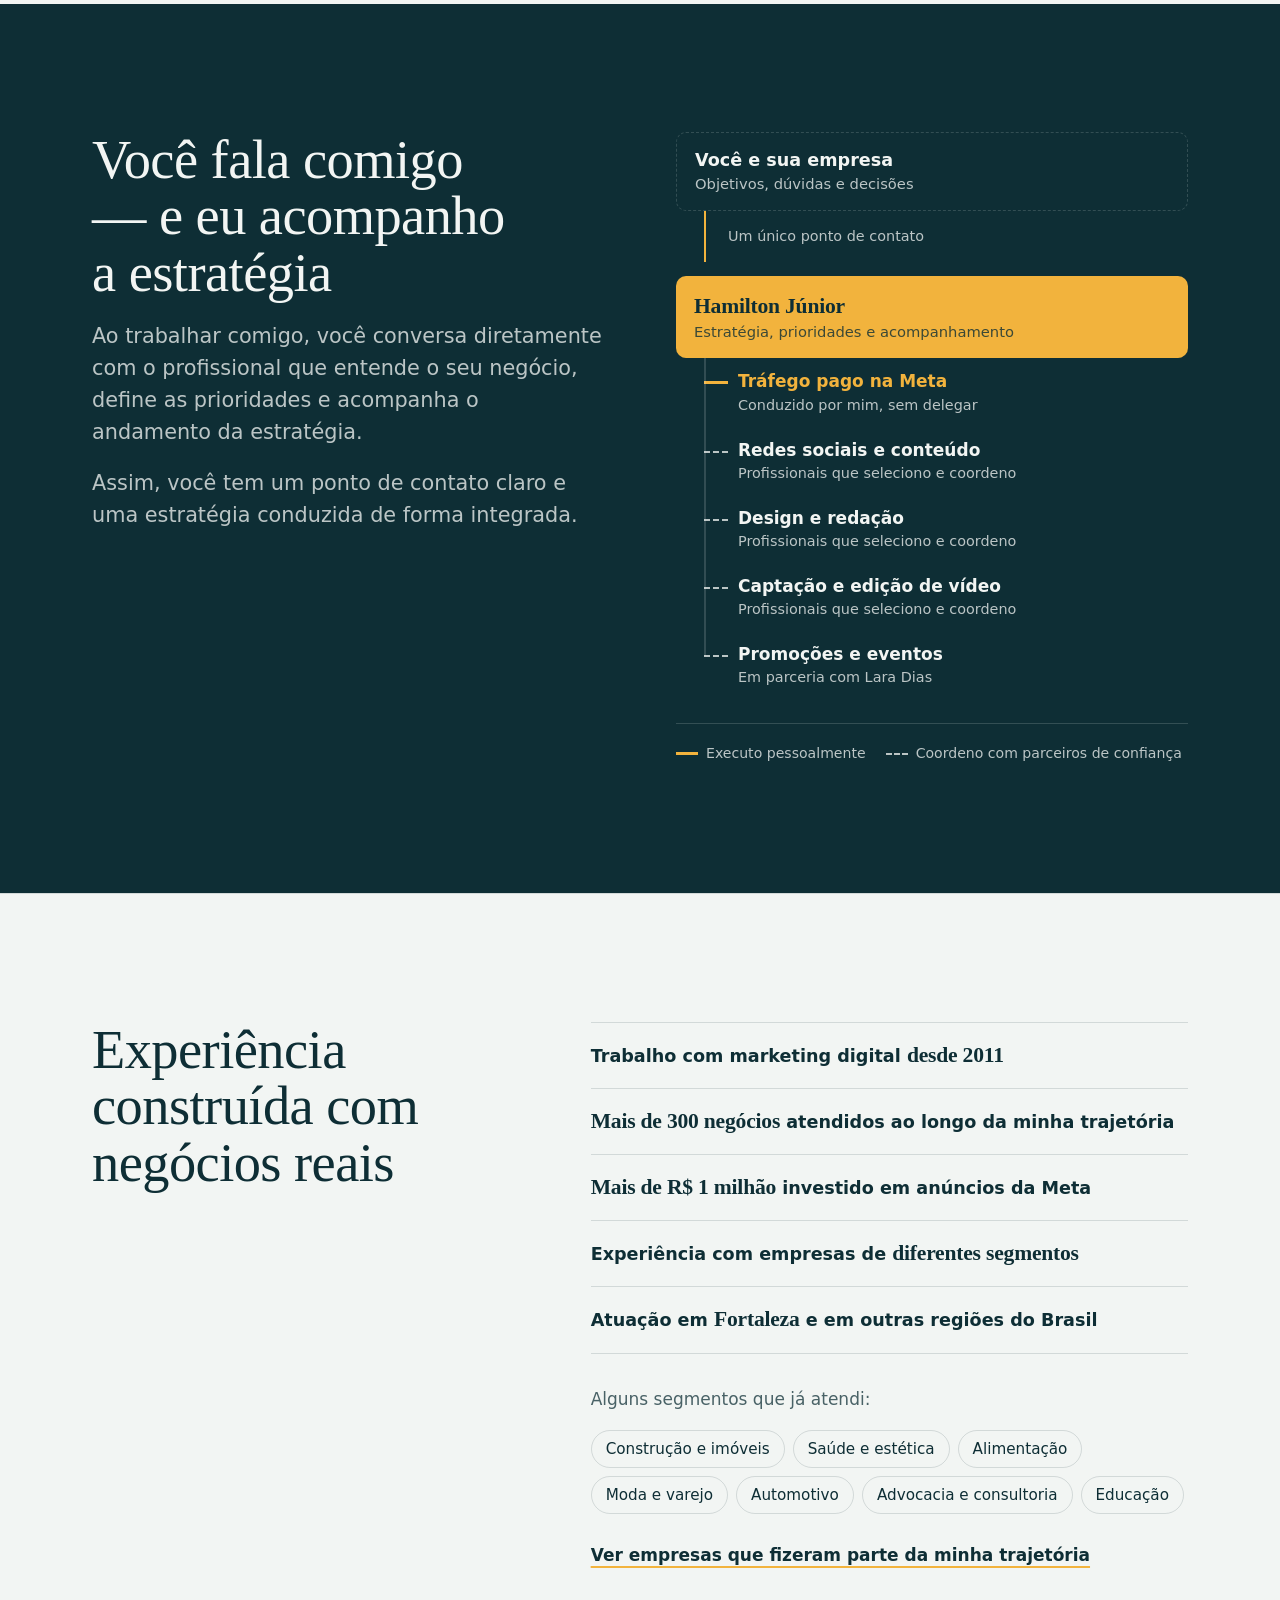
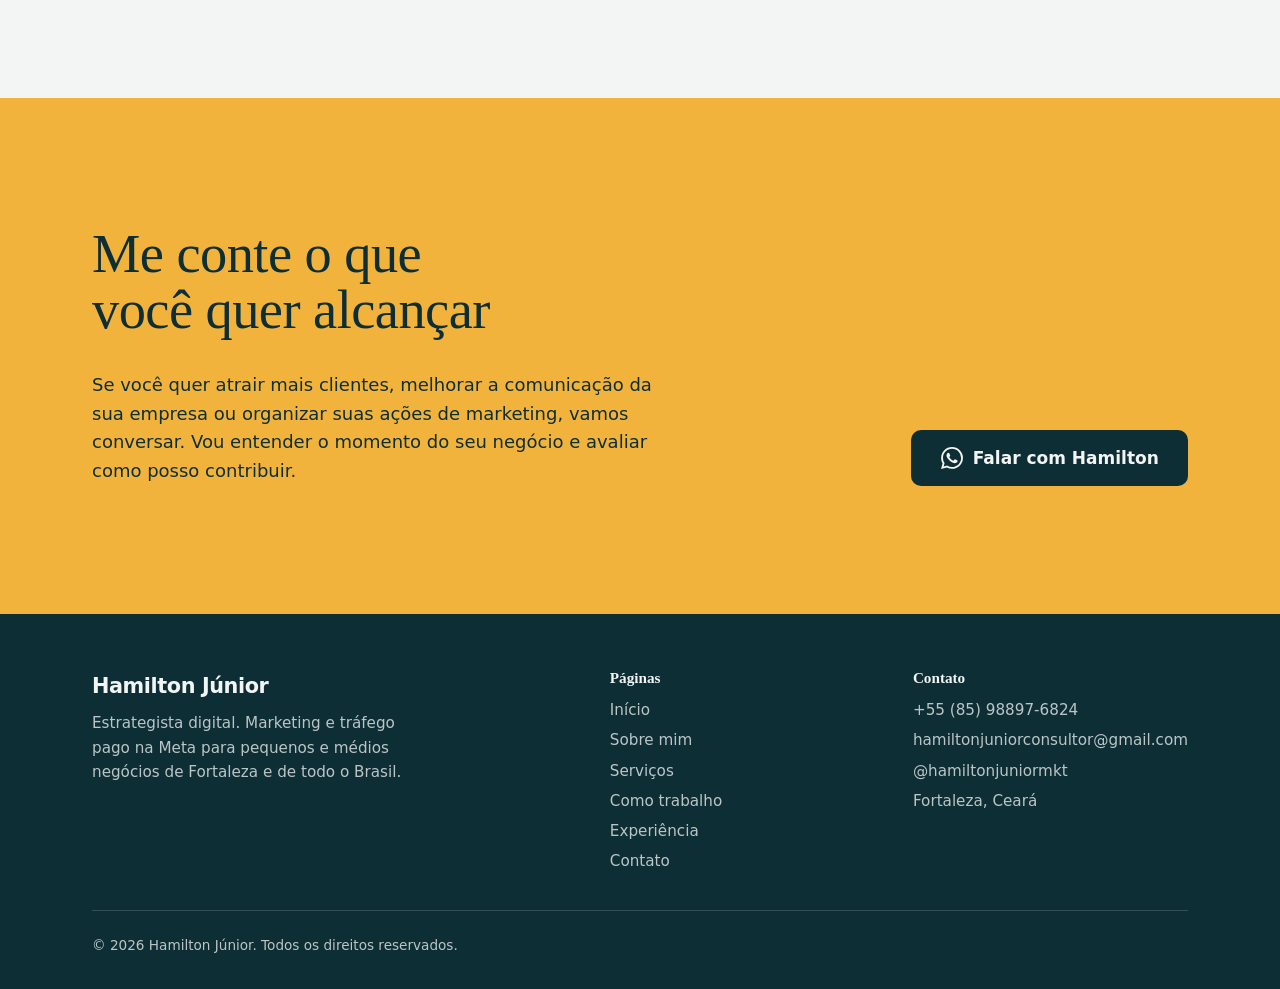
==== commit b1e79fba: "Add Google Meu Negócio and SEO/GEO/AEO services New service blocks on servicos.html, between the exi" ====
--- a/index.html
+++ b/index.html
@@ -25,7 +25,7 @@
   <noscript><link rel="stylesheet" href="https://fonts.googleapis.com/css2?family=Fraunces:opsz,wght..144,300..700&family=Inter:wght..700&display=swap"></noscript>
   <link rel="stylesheet" href="assets/css/style.css">
   <script src="assets/js/main.js" defer></script>
-  <script type="application/ld+json">{"@context": "https://schema.org", "@graph": [{"@type": "ProfessionalService", "@id": "https://hamiltonjuniormkt.com.br/#negocio", "name": "Hamilton Júnior — Estrategista Digital", "description": "Estratégia de marketing, tráfego pago na Meta, gestão de redes sociais, conteúdo e ações presenciais para pequenos e médios negócios.", "url": "https://hamiltonjuniormkt.com.br/", "image": "https://hamiltonjuniormkt.com.br/assets/img/og.webp", "areaServed": [{"@type": "City", "name": "Fortaleza"}, {"@type": "Country", "name": "Brasil"}], "address": {"@type": "PostalAddress", "addressLocality": "Fortaleza", "addressRegion": "CE", "addressCountry": "BR"}, "geo": {"@type": "GeoCoordinates", "latitude": -3.7319, "longitude": -38.5267}, "founder": {"@id": "https://hamiltonjuniormkt.com.br/#pessoa"}}, {"@type": "Person", "@id": "https://hamiltonjuniormkt.com.br/#pessoa", "name": "Hamilton Júnior", "jobTitle": "Estrategista digital", "worksFor": {"@id": "https://hamiltonjuniormkt.com.br/#negocio"}, "knowsAbout": ["Tráfego pago", "Meta Ads", "Marketing digital", "Gestão de redes sociais", "Produção de conteúdo"], "url": "https://hamiltonjuniormkt.com.br/sobre.html"}, {"@type": "WebSite", "@id": "https://hamiltonjuniormkt.com.br/#site", "url": "https://hamiltonjuniormkt.com.br/", "name": "Hamilton Júnior", "publisher": {"@id": "https://hamiltonjuniormkt.com.br/#negocio"}}, {"@type": "WebPage", "@id": "https://hamiltonjuniormkt.com.br/#webpage", "url": "https://hamiltonjuniormkt.com.br/", "name": "Hamilton Júnior | Estrategista digital em Fortaleza", "isPartOf": {"@id": "https://hamiltonjuniormkt.com.br/#site"}, "about": {"@id": "https://hamiltonjuniormkt.com.br/#negocio"}, "publisher": {"@id": "https://hamiltonjuniormkt.com.br/#negocio"}, "inLanguage": "pt-BR"}]}</script>
+  <script type="application/ld+json">{"@context": "https://schema.org", "@graph": [{"@type": "ProfessionalService", "@id": "https://hamiltonjuniormkt.com.br/#negocio", "name": "Hamilton Júnior — Estrategista Digital", "description": "Estratégia de marketing, tráfego pago na Meta, gestão de redes sociais, conteúdo e ações presenciais para pequenos e médios negócios.", "url": "https://hamiltonjuniormkt.com.br/", "image": "https://hamiltonjuniormkt.com.br/assets/img/og.webp", "areaServed": [{"@type": "City", "name": "Fortaleza"}, {"@type": "Country", "name": "Brasil"}], "address": {"@type": "PostalAddress", "addressLocality": "Fortaleza", "addressRegion": "CE", "addressCountry": "BR"}, "geo": {"@type": "GeoCoordinates", "latitude": -3.7319, "longitude": -38.5267}, "founder": {"@id": "https://hamiltonjuniormkt.com.br/#pessoa"}}, {"@type": "Person", "@id": "https://hamiltonjuniormkt.com.br/#pessoa", "name": "Hamilton Júnior", "jobTitle": "Estrategista digital", "worksFor": {"@id": "https://hamiltonjuniormkt.com.br/#negocio"}, "knowsAbout": ["Tráfego pago", "Meta Ads", "Marketing digital", "Gestão de redes sociais", "Produção de conteúdo", "Google Meu Negócio", "SEO", "GEO", "AEO"], "url": "https://hamiltonjuniormkt.com.br/sobre.html"}, {"@type": "WebSite", "@id": "https://hamiltonjuniormkt.com.br/#site", "url": "https://hamiltonjuniormkt.com.br/", "name": "Hamilton Júnior", "publisher": {"@id": "https://hamiltonjuniormkt.com.br/#negocio"}}, {"@type": "WebPage", "@id": "https://hamiltonjuniormkt.com.br/#webpage", "url": "https://hamiltonjuniormkt.com.br/", "name": "Hamilton Júnior | Estrategista digital em Fortaleza", "isPartOf": {"@id": "https://hamiltonjuniormkt.com.br/#site"}, "about": {"@id": "https://hamiltonjuniormkt.com.br/#negocio"}, "publisher": {"@id": "https://hamiltonjuniormkt.com.br/#negocio"}, "inLanguage": "pt-BR"}]}</script>
 </head>
 <body>
   <svg width="0" height="0" style="position:absolute" aria-hidden="true" focusable="false">
@@ -129,8 +129,16 @@
           <p>Organizo a comunicação e o conteúdo da marca para que ela se apresente com mais consistência e clareza.</p>
         </li>
         <li class="row">
+          <h3 class="h3">Ser encontrado no Google Meu Negócio</h3>
+          <p>Crio e otimizo o perfil da sua empresa para aparecer corretamente no Google Maps e nas buscas locais.</p>
+        </li>
+        <li class="row">
           <h3 class="h3">Produzir conteúdo e vídeos</h3>
           <p>Coordeno a criação de textos, peças visuais e vídeos que ajudam a mostrar o valor do seu negócio.</p>
+        </li>
+        <li class="row">
+          <h3 class="h3">Aparecer bem no Google e nas respostas de IA</h3>
+          <p>Otimizo seu site para SEO, GEO e AEO — buscas tradicionais, ferramentas de IA e respostas diretas.</p>
         </li>
         <li class="row">
           <h3 class="h3">Conectar o digital a ações presenciais</h3>
